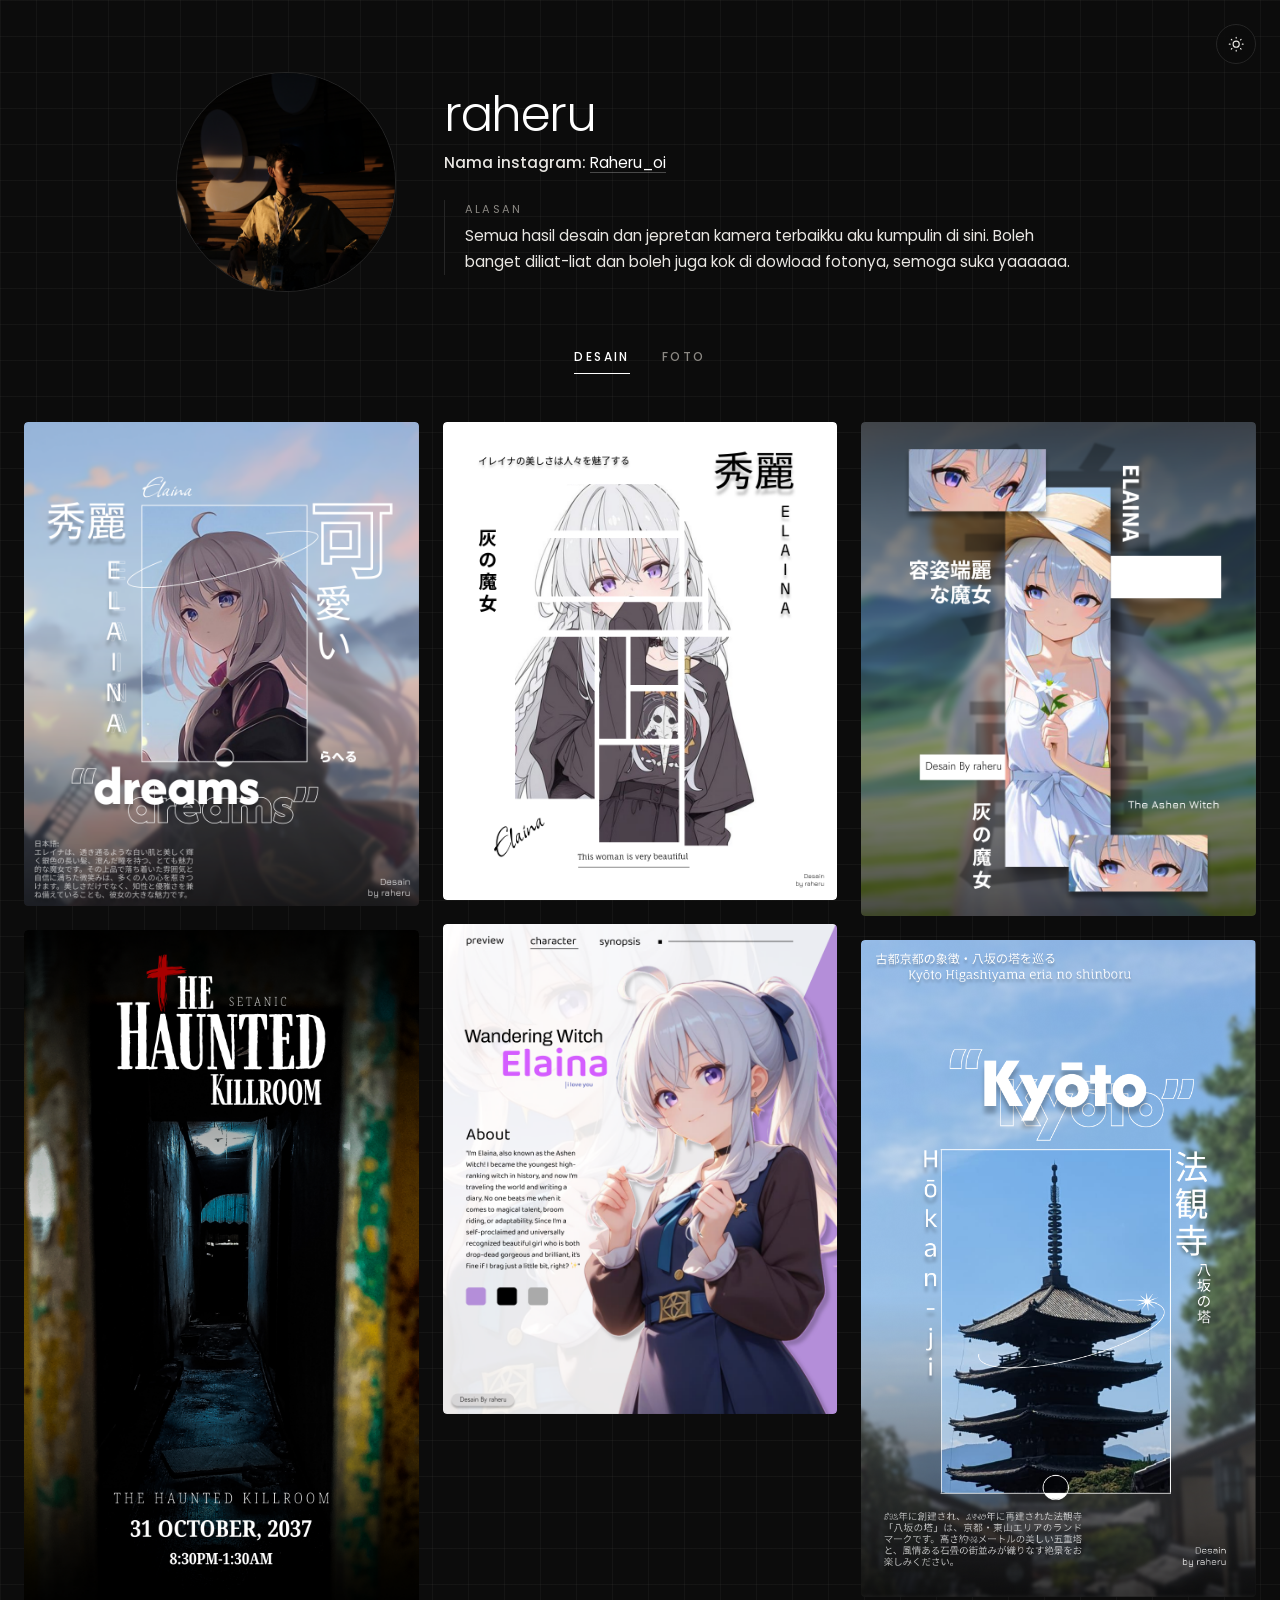
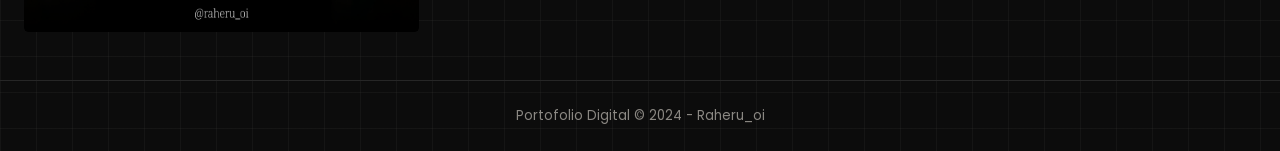
==== lou.html @ 8869a96b "first commit" ====
<!DOCTYPE html>
<html lang="id" class="dark">
<head>
    <meta charset="UTF-8">
    <meta name="viewport" content="width=device-width, initial-scale=1.0">
    <meta name="description" content="Portofolio desain dan fotografi - Raheru_oi">
    <title>Portofolio - Rahel Nur Qolim Firdaus</title>

    <!-- Font Poppins -->
    <link rel="preconnect" href="https://fonts.googleapis.com">
    <link rel="preconnect" href="https://fonts.gstatic.com" crossorigin>
    <link href="https://fonts.googleapis.com/css2?family=Poppins:wght@300;400;500;600&display=swap" rel="stylesheet">

    <!-- Bootstrap 5.3 (CSS) -->
    <link rel="stylesheet" href="https://cdn.jsdelivr.net/npm/bootstrap@5.3.3/dist/css/bootstrap.min.css"
          integrity="sha384-QWTKZyjpPEjISv5WaRU9OFeRpok6YctnYmDr5pNlyT2bRjXh0JMhjY6hW+ALEwIH" crossorigin="anonymous">

    <!-- CSS kustom (dimuat setelah Bootstrap agar bisa menimpa variabelnya) -->
    <link rel="stylesheet" href="lou.css">
</head>
<body class="d-flex flex-column min-vh-100">

    <!-- Tombol Ganti Tema (Light/Dark Mode) -->
    <button type="button" onclick="toggleTheme()" class="theme-toggle btn rounded-circle position-fixed top-0 end-0 m-3 m-md-4 d-flex align-items-center justify-content-center" title="Ganti Tema" aria-label="Ganti Tema">
        <!-- Ikon Matahari (tampil saat Dark Mode) -->
        <svg class="icon-sun" fill="none" stroke="currentColor" stroke-width="1.5" viewBox="0 0 24 24" aria-hidden="true">
            <path stroke-linecap="round" stroke-linejoin="round" d="M12 3v1m0 16v1m9-9h-1M4 12H3m15.364 6.364l-.707-.707M6.343 6.343l-.707-.707m12.728 0l-.707.707M6.343 17.657l-.707.707M16 12a4 4 0 11-8 0 4 4 0 018 0z"></path>
        </svg>
        <!-- Ikon Bulan (tampil saat Light Mode) -->
        <svg class="icon-moon" fill="none" stroke="currentColor" stroke-width="1.5" viewBox="0 0 24 24" aria-hidden="true">
            <path stroke-linecap="round" stroke-linejoin="round" d="M20.354 15.354A9 9 0 018.646 3.646 9.003 9.003 0 0012 21a9.003 9.003 0 008.354-5.646z"></path>
        </svg>
    </button>

    <!-- ================= LOADING SCREEN ================= -->
    <div id="loading-screen" role="status">
        <div class="spinner-border" aria-hidden="true"></div>
        <span class="loading-text">MEMUAT...</span>
    </div>
    <!-- ================= END LOADING SCREEN ================= -->

    <main class="container-xxl flex-grow-1 px-3 px-md-4">

        <!-- SECTION ABOUT -->
        <section class="about fade-in-up pb-5">
            <div class="row align-items-center justify-content-center g-4 g-lg-5">

                <!-- FOTO PROFIL -->
                <div class="col-12 col-md-auto d-flex justify-content-center">
                    <div class="profile-container" onclick="toggleProfile()" title="Klik untuk ganti foto">
                        <!-- Ganti Src dengan nama file foto kamu -->
                        <img id="profileImg" src="profil/1.jpeg" alt="Foto Rahel">
                    </div>
                </div>

                <!-- TEKS ABOUT -->
                <div class="col-12 col-md text-center text-md-start">
                    <h1 class="name-text-effect display-5 mb-2">raheru</h1>

                    <p class="text-body-secondary mb-4">
                        <span class="fw-medium text-body">Nama instagram:</span>
                        <a href="https://www.instagram.com/raheru_oi/" target="_blank" rel="noopener noreferrer" class="ig-link link-body-emphasis link-offset-2 link-underline-opacity-25 link-underline-opacity-100-hover" title="Buka Instagram Raheru_oi">Raheru_oi</a>
                    </p>

                    <div class="about-note mx-auto mx-md-0">
                        <span class="about-note-label">alasan</span>
                        <p class="mb-0">
                            Semua hasil desain dan jepretan kamera terbaikku aku kumpulin di sini. Boleh banget diliat-liat dan boleh juga kok di dowload fotonya, semoga suka yaaaaaa.
                        </p>
                    </div>
                    
                </div>

            </div>
        </section>

        <!-- NAVIGASI PILIHAN -->
        <nav class="fade-in-up delay-100 d-flex justify-content-center gap-3 gap-md-4 mb-4 mb-md-5" aria-label="Kategori galeri">
            <button type="button" id="btn-design" onclick="switchTab('design')" class="btn btn-tab active-tab">Desain</button>
            <button type="button" id="btn-photo" onclick="switchTab('photo')" class="btn btn-tab">Foto</button>
        </nav>

        <section class="pb-5">

            <!-- GALERI DESAIN -->
            <div id="gallery-design" class="gallery-container gallery-visible row g-3 g-lg-4">
                <!-- Card 1 -->
                <div class="card">
                    <img src="desain/1.png" alt="Desain 1" class="card-img img-fluid" decoding="async">
                    <div class="card-overlay position-absolute bottom-0 start-0 end-0 p-3">
                        <h3 class="mb-0"></h3>
                    </div>
                </div>

                <!-- Card 2 -->
                <div class="card">
                    <img src="desain/2.png" alt="Desain 2" class="card-img img-fluid" decoding="async">
                    <div class="card-overlay position-absolute bottom-0 start-0 end-0 p-3">
                        <h3 class="mb-0"></h3>
                    </div>
                </div>

                <!-- Card 3 -->
                <div class="card">
                    <img src="desain/3.png" alt="Desain 3" class="card-img img-fluid" decoding="async">
                    <div class="card-overlay position-absolute bottom-0 start-0 end-0 p-3">
                        <h3 class="mb-0"></h3>
                    </div>
                </div>

                <!-- Card 4 -->
                <div class="card">
                    <img src="desain/4.png" alt="Desain 4" class="card-img img-fluid" decoding="async">
                    <div class="card-overlay position-absolute bottom-0 start-0 end-0 p-3">
                        <h3 class="mb-0"></h3>
                    </div>
                </div>

                <!-- Card 5 -->
                <div class="card">
                    <img src="desain/5.png" alt="Desain 5" class="card-img img-fluid" decoding="async">
                    <div class="card-overlay position-absolute bottom-0 start-0 end-0 p-3">
                        <h3 class="mb-0"></h3>
                    </div>
                </div>

                <!-- Card 6 -->
                <div class="card">
                    <img src="desain/6.png" alt="Desain 6" class="card-img img-fluid" decoding="async">
                    <div class="card-overlay position-absolute bottom-0 start-0 end-0 p-3">
                        <h3 class="mb-0"></h3>
                    </div>
                </div>
            </div>

            <!-- GALERI FOTO -->
            <div id="gallery-photo" class="gallery-container gallery-hidden row g-3 g-lg-4">
                <!-- Card 1 -->
                <div class="card">
                    <img src="foto/1.jpeg" alt="Foto 1" class="card-img img-fluid" decoding="async">
                    <div class="card-overlay position-absolute bottom-0 start-0 end-0 p-3">
                        <h3 class="mb-0"></h3>
                    </div>
                </div>

                <!-- Card 2 -->
                <div class="card">
                    <img src="foto/2.jpeg" alt="Foto 2" class="card-img img-fluid" decoding="async">
                    <div class="card-overlay position-absolute bottom-0 start-0 end-0 p-3">
                        <h3 class="mb-0"></h3>
                    </div>
                </div>

                <!-- Card 3 -->
                <div class="card">
                    <img src="foto/3.jpeg" alt="Foto 3" class="card-img img-fluid" decoding="async">
                    <div class="card-overlay position-absolute bottom-0 start-0 end-0 p-3">
                        <h3 class="mb-0"></h3>
                    </div>
                </div>

                <!-- Card 4 -->
                <div class="card">
                    <img src="foto/4.jpeg" alt="Foto 4" class="card-img img-fluid" decoding="async">
                    <div class="card-overlay position-absolute bottom-0 start-0 end-0 p-3">
                        <h3 class="mb-0"></h3>
                    </div>
                </div>

                <!-- Card 5 -->
                <div class="card">
                    <img src="foto/5.JPG" alt="Foto 5" class="card-img img-fluid" decoding="async">
                    <div class="card-overlay position-absolute bottom-0 start-0 end-0 p-3">
                        <h3 class="mb-0"></h3>
                    </div>
                </div>

                <!-- Card 6 -->
                <div class="card">
                    <img src="foto/6.JPG" alt="Foto 6" class="card-img img-fluid" decoding="async">
                    <div class="card-overlay position-absolute bottom-0 start-0 end-0 p-3">
                        <h3 class="mb-0"></h3>
                    </div>
                </div>

                <!-- Card 7 -->
                <div class="card">
                    <img src="foto/7.jpeg" alt="Foto 7" class="card-img img-fluid" decoding="async">
                    <div class="card-overlay position-absolute bottom-0 start-0 end-0 p-3">
                        <h3 class="mb-0"></h3>
                    </div>
                </div>

                <!-- Card 8 -->
                <div class="card">
                    <img src="foto/8.jpeg" alt="Foto 8" class="card-img img-fluid" decoding="async">
                    <div class="card-overlay position-absolute bottom-0 start-0 end-0 p-3">
                        <h3 class="mb-0"></h3>
                    </div>
                </div>

                <!-- Card 9 -->
                <div class="card">
                    <img src="foto/9.JPG" alt="Foto 9" class="card-img img-fluid" decoding="async">
                    <div class="card-overlay position-absolute bottom-0 start-0 end-0 p-3">
                        <h3 class="mb-0"></h3>
                    </div>
                </div>

                <!-- Card 10 -->
                <div class="card">
                    <img src="foto/10.jpeg" alt="Foto 10" class="card-img img-fluid" decoding="async">
                    <div class="card-overlay position-absolute bottom-0 start-0 end-0 p-3">
                        <h3 class="mb-0"></h3>
                    </div>
                </div>

                <!-- Card 11 -->
                <div class="card">
                    <img src="foto/11.jpeg" alt="Foto 11" class="card-img img-fluid" decoding="async">
                    <div class="card-overlay position-absolute bottom-0 start-0 end-0 p-3">
                        <h3 class="mb-0"></h3>
                    </div>
                </div>

            </div>

        </section>
    </main>

    <footer class="border-top py-4 mt-auto text-center small text-body-secondary">
        <p class="mb-0">Portofolio Digital &copy; 2024 - Raheru_oi</p>
    </footer>

    <!-- ================= LIGHTBOX (FOTO FULL SCREEN) ================= -->
    <div id="lightbox" class="lightbox" role="dialog" aria-modal="true" aria-label="Pratinjau gambar" aria-hidden="true">
        <button id="lightbox-close" class="lightbox-close btn-close btn-close-white" type="button" aria-label="Tutup"></button>
        <img id="lightbox-img" src="profil/2.jpeg" alt="">
    </div>

    <!-- MENGHUBUNGKAN KE FILE JAVASCRIPT -->
    <script src="lou.js"></script>
</body>
</html>
---- lou.css ----
:root {
    --ease: cubic-bezier(0.22, 0.61, 0.36, 1);

    --bs-body-font-family: "Poppins", system-ui, -apple-system, "Segoe UI", Roboto, "Helvetica Neue", Arial, sans-serif;
    --bs-body-font-size: 0.95rem;
    --bs-body-font-weight: 400;
    --bs-body-line-height: 1.7;

    /* Terang */
    --bs-body-bg: #f6f4f0;
    --bs-body-bg-rgb: 246, 244, 240;
    --bs-body-color: #1c1b19;
    --bs-body-color-rgb: 28, 27, 25;
    --bs-emphasis-color: #000000;
    --bs-emphasis-color-rgb: 0, 0, 0;
    --bs-secondary-color: #6d6a63;
    --bs-border-color: #ddd9d1;

    --lou-surface: #ebe8e2;
    --lou-glass: rgba(246, 244, 240, 0.85);
}

html.dark {
    /* Gelap */
    --bs-body-bg: #0c0c0c;
    --bs-body-bg-rgb: 12, 12, 12;
    --bs-body-color: #e9e7e3;
    --bs-body-color-rgb: 233, 231, 227;
    --bs-emphasis-color: #ffffff;
    --bs-emphasis-color-rgb: 255, 255, 255;
    --bs-secondary-color: #8b8883;
    --bs-border-color: #262626;

    --lou-surface: #161616;
    --lou-glass: rgba(12, 12, 12, 0.85);
}

html {
    color-scheme: light;
    scroll-behavior: smooth;
}

html.dark {
    color-scheme: dark;
}

body {
    transition: background-color 0.4s var(--ease), color 0.4s var(--ease);
    -webkit-tap-highlight-color: transparent;
    
    /* PENAMBAHAN EFEK GARIS-GARIS / GRID HALUS PADA BACKGROUND */
    background-image: 
        linear-gradient(to right, rgba(var(--bs-body-color-rgb), 0.04) 1px, transparent 1px),
        linear-gradient(to bottom, rgba(var(--bs-body-color-rgb), 0.04) 1px, transparent 1px);
    background-size: 36px 36px;
}

::selection {
    background: rgba(var(--bs-emphasis-color-rgb), 0.2);
}

img::selection,
.lightbox *::selection {
    background: transparent;
}

:focus-visible {
    outline: 2px solid var(--bs-secondary-color);
    outline-offset: 3px;
}

/* ---------- ANIMASI MASUK ---------- */
@keyframes fadeUp {
    from { opacity: 0; transform: translateY(10px); }
    to   { opacity: 1; transform: none; }
}

.fade-in-up {
    opacity: 0;
    animation: fadeUp 0.8s var(--ease) 0.1s forwards;
}

.fade-in-up.delay-100 { animation-delay: 0.25s; }
.fade-in-up.delay-200 { animation-delay: 0.4s; }

/* ---------- TOMBOL TEMA ---------- */
.theme-toggle {
    --bs-btn-color: var(--bs-body-color);
    --bs-btn-bg: var(--lou-glass);
    --bs-btn-border-color: var(--bs-border-color);
    --bs-btn-hover-color: var(--bs-emphasis-color);
    --bs-btn-hover-bg: var(--bs-body-bg);
    --bs-btn-hover-border-color: var(--bs-secondary-color);
    --bs-btn-active-color: var(--bs-emphasis-color);
    --bs-btn-active-bg: var(--bs-body-bg);
    --bs-btn-active-border-color: var(--bs-secondary-color);
    --bs-btn-focus-box-shadow: none;

    z-index: 1030;
    width: 2.5rem;
    height: 2.5rem;
    padding: 0;
    -webkit-backdrop-filter: blur(8px);
    backdrop-filter: blur(8px);
}

.theme-toggle svg {
    width: 1.15rem;
    height: 1.15rem;
}

.theme-toggle .icon-moon,
html:not(.dark) .theme-toggle .icon-sun {
    display: none;
}

html:not(.dark) .theme-toggle .icon-moon {
    display: block;
}

/* ---------- LOADING SCREEN ---------- */
#loading-screen {
    position: fixed;
    inset: 0;
    z-index: 9999;
    display: flex;
    flex-direction: column;
    align-items: center;
    justify-content: center;
    gap: 1rem;
    background: var(--bs-body-bg);
    transition: opacity 0.7s var(--ease);
}

#loading-screen .spinner-border {
    --bs-spinner-width: 1.6rem;
    --bs-spinner-height: 1.6rem;
    --bs-spinner-border-width: 1px;
    color: var(--bs-secondary-color);
}

.loading-text {
    font-size: 0.7rem;
    font-weight: 400;
    letter-spacing: 0.35em;
    color: var(--bs-secondary-color);
}

/* ---------- ABOUT ---------- */
.about {
    max-width: 58rem;
    margin-inline: auto;
    padding-top: 4.5rem;
}

.profile-container {
    width: 168px;
    height: 168px;
    flex: 0 0 auto;
    border-radius: 50%;
    overflow: hidden;
    cursor: pointer;
    border: 1px solid var(--bs-border-color);
    background: var(--lou-surface);
    transition: transform 0.4s var(--ease), border-color 0.3s var(--ease);
}

.profile-container:hover {
    transform: scale(1.03);
    border-color: var(--bs-secondary-color);
}

.profile-container img {
    display: block;
    width: 100%;
    height: 100%;
    object-fit: cover;
    transition: opacity 0.35s var(--ease), transform 0.5s var(--ease);
}

.profile-container img.fade-out {
    opacity: 0;
    transform: scale(1.04);
}

.profile-container img.is-broken {
    visibility: hidden;
}

.name-text-effect {
    color: var(--bs-emphasis-color);
    font-weight: 300;
    letter-spacing: -0.03em;
    line-height: 1.1;
}

.about-note {
    max-width: 40rem;
}

.about-note-label {
    display: block;
    margin-bottom: 0.25rem;
    font-size: 0.7rem;
    letter-spacing: 0.2em;
    text-transform: uppercase;
    color: var(--bs-secondary-color);
}

@media (min-width: 768px) {
    .profile-container {
        width: 200px;
        height: 200px;
    }
    .about-note {
        padding-left: 1.25rem;
        border-left: 1px solid var(--bs-border-color);
    }
}

@media (min-width: 1200px) {
    .profile-container {
        width: 220px;
        height: 220px;
    }
}

/* ---------- TAB ---------- */
.btn-tab {
    --bs-btn-padding-x: 0.25rem;
    --bs-btn-padding-y: 0.5rem;
    --bs-btn-font-size: 0.75rem;
    --bs-btn-font-weight: 500;
    --bs-btn-border-width: 0;
    --bs-btn-border-radius: 0;
    --bs-btn-color: var(--bs-secondary-color);
    --bs-btn-bg: transparent;
    --bs-btn-hover-color: var(--bs-emphasis-color);
    --bs-btn-hover-bg: transparent;
    --bs-btn-active-color: var(--bs-emphasis-color);
    --bs-btn-active-bg: transparent;
    --bs-btn-focus-box-shadow: none;

    position: relative;
    letter-spacing: 0.2em;
    text-transform: uppercase;
}

.btn-tab::after {
    content: "";
    position: absolute;
    left: 0.25rem;
    right: 0.25rem;
    bottom: 0;
    height: 1px;
    background: currentColor;
    transform: scaleX(0);
    transition: transform 0.35s var(--ease);
}

.btn-tab.active-tab {
    --bs-btn-color: var(--bs-emphasis-color);
}

.btn-tab.active-tab::after {
    transform: scaleX(1);
}

/* ---------- GALERI ---------- */
.gallery-container.gallery-hidden {
    display: none;
}

.gallery-container:not(.is-masonry) {
    --bs-gutter-x: 0;
}

.gallery-container.is-masonry {
    flex-wrap: nowrap;
}

.masonry-col {
    flex: 1 1 0;
    min-width: 0;
    display: flex;
    flex-direction: column;
    gap: var(--bs-gutter-y);
}

.card {
    --bs-card-bg: var(--lou-surface);
    --bs-card-color: var(--bs-body-color);
    --bs-card-border-width: 0;
    --bs-card-border-radius: 0.25rem;
    --bs-card-inner-border-radius: 0.25rem;

    overflow: hidden;
    cursor: pointer;
    touch-action: manipulation;
    -webkit-user-select: none;
    user-select: none;
}

.gallery-visible .card {
    animation: cardIn 0.6s var(--ease) both;
}

@keyframes cardIn {
    from { opacity: 0; transform: translateY(8px); }
    to   { opacity: 1; transform: none; }
}

.card-img {
    display: block;
    width: 100%;
    height: auto;
    -webkit-user-drag: none;
    transition: transform 0.7s var(--ease);
}

.card:hover .card-img {
    transform: scale(1.02);
}

.card-overlay {
    opacity: 0;
    background: linear-gradient(to top, rgba(0, 0, 0, 0.55), transparent);
    transition: opacity 0.35s var(--ease);
    pointer-events: none;
}

.card:hover .card-overlay,
.card:focus-visible .card-overlay {
    opacity: 1;
}

.card-overlay h3 {
    font-size: 0.7rem;
    font-weight: 400;
    letter-spacing: 0.18em;
    text-transform: uppercase;
    color: #ffffff;
}

@media (hover: none) {
    .card:hover .card-img { transform: none; }
    .card-overlay { display: none; }
}

/* ---------- LIGHTBOX ---------- */
.lightbox {
    position: fixed;
    inset: 0;
    z-index: 10000;
    display: flex;
    align-items: center;
    justify-content: center;
    padding: 1.5rem;
    background: #0a0a0a;
    cursor: zoom-out;
    opacity: 0;
    visibility: hidden;
    transition: opacity 0.35s var(--ease), visibility 0s linear 0.35s;
}

.lightbox.is-open {
    opacity: 1;
    visibility: visible;
    transition-delay: 0s;
}

.lightbox,
.lightbox img {
    -webkit-user-select: none;
    user-select: none;
}

.lightbox img {
    max-width: 100%;
    max-height: 100%;
    width: auto;
    height: auto;
    object-fit: contain;
    filter: none;
    mix-blend-mode: normal;
    -webkit-user-drag: none;
    transform: scale(0.97);
    transition: transform 0.45s var(--ease);
}

.lightbox.is-open img {
    transform: none;
}

.lightbox-close {
    --bs-btn-close-opacity: 0.7;
    --bs-btn-close-hover-opacity: 1;
    position: absolute;
    top: max(0.75rem, env(safe-area-inset-top));
    right: max(0.75rem, env(safe-area-inset-right));
    padding: 0.9rem;
    cursor: pointer;
}

@media (max-width: 575.98px) {
    .lightbox { padding: 0.75rem; }
}

/* ---------- REDUCED MOTION ---------- */
@media (prefers-reduced-motion: reduce) {
    html { scroll-behavior: auto; }
    .fade-in-up, .gallery-visible .card { opacity: 1; animation: none; }
    .card-img, .card-overlay, .profile-container, .profile-container img, .btn-tab::after, .lightbox, .lightbox img {
        transition-duration: 0.01ms;
    }
}
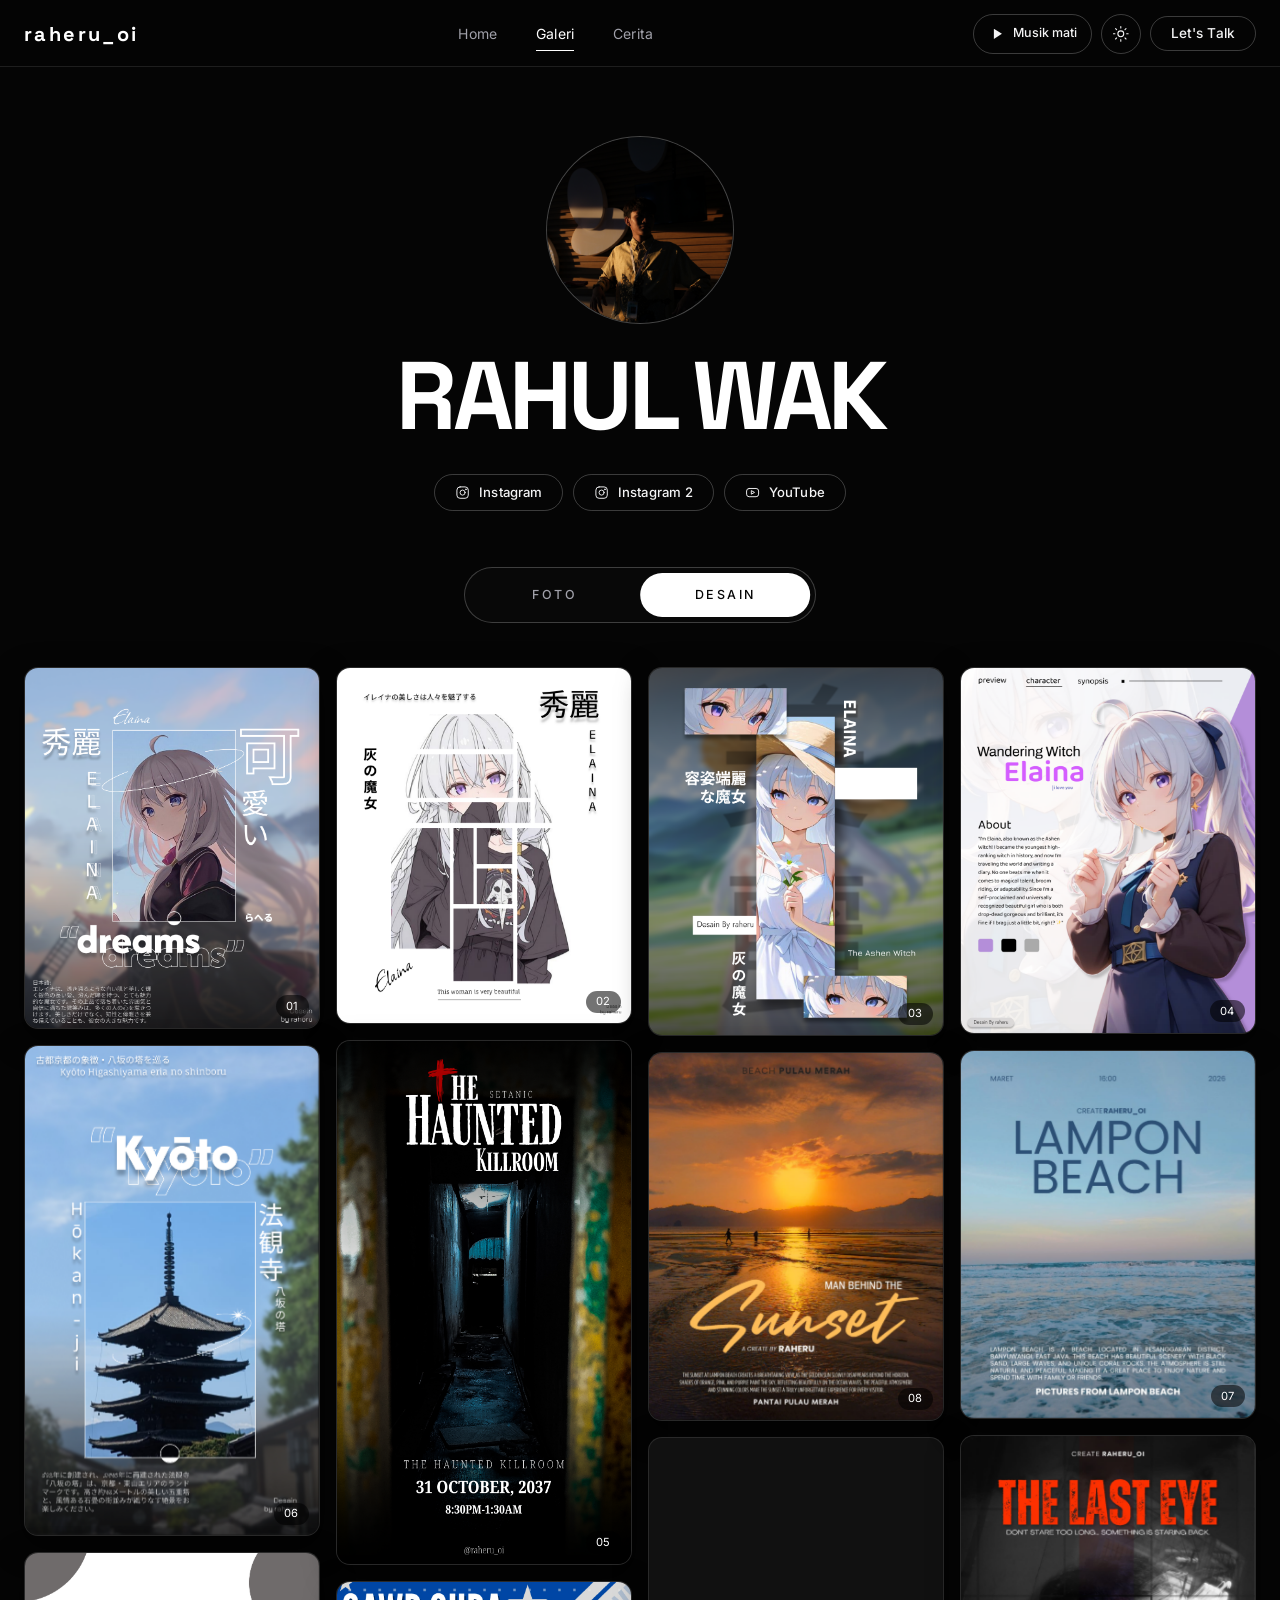
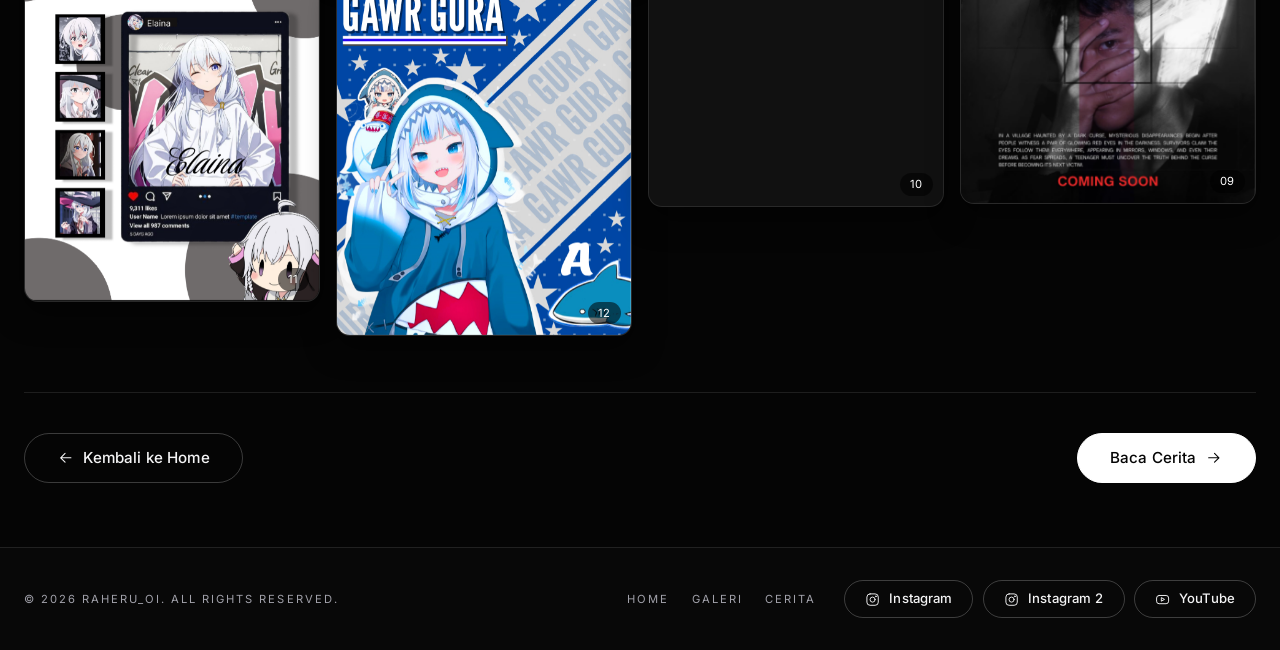
==== commit d974c11f: "update website" ====
--- a/lou.html
+++ b/lou.html
@@ -3,242 +3,325 @@
 <head>
     <meta charset="UTF-8">
     <meta name="viewport" content="width=device-width, initial-scale=1.0">
-    <meta name="description" content="Portofolio desain dan fotografi - Raheru_oi">
-    <title>Portofolio - Rahel Nur Qolim Firdaus</title>
-
-    <!-- Font Poppins -->
+    <meta name="description" content="Desain dan fotografi - raheru_oi">
+    <title>raheru_oi</title>
+
+    <!-- Font: Space Grotesk (judul) & Inter (isi) -->
     <link rel="preconnect" href="https://fonts.googleapis.com">
     <link rel="preconnect" href="https://fonts.gstatic.com" crossorigin>
-    <link href="https://fonts.googleapis.com/css2?family=Poppins:wght@300;400;500;600&display=swap" rel="stylesheet">
-
-    <!-- Bootstrap 5.3 (CSS) -->
-    <link rel="stylesheet" href="https://cdn.jsdelivr.net/npm/bootstrap@5.3.3/dist/css/bootstrap.min.css"
-          integrity="sha384-QWTKZyjpPEjISv5WaRU9OFeRpok6YctnYmDr5pNlyT2bRjXh0JMhjY6hW+ALEwIH" crossorigin="anonymous">
-
-    <!-- CSS kustom (dimuat setelah Bootstrap agar bisa menimpa variabelnya) -->
+    <link href="https://fonts.googleapis.com/css2?family=Inter:wght@300;400;500&family=Space+Grotesk:wght@400;500;600;700&display=swap" rel="stylesheet">
+    <script>try{if(localStorage.getItem('tema')==='light')document.documentElement.classList.remove('dark');document.documentElement.classList.add('js')}catch(e){}</script>
     <link rel="stylesheet" href="lou.css">
 </head>
-<body class="d-flex flex-column min-vh-100">
-
-    <!-- Tombol Ganti Tema (Light/Dark Mode) -->
-    <button type="button" onclick="toggleTheme()" class="theme-toggle btn rounded-circle position-fixed top-0 end-0 m-3 m-md-4 d-flex align-items-center justify-content-center" title="Ganti Tema" aria-label="Ganti Tema">
-        <!-- Ikon Matahari (tampil saat Dark Mode) -->
-        <svg class="icon-sun" fill="none" stroke="currentColor" stroke-width="1.5" viewBox="0 0 24 24" aria-hidden="true">
-            <path stroke-linecap="round" stroke-linejoin="round" d="M12 3v1m0 16v1m9-9h-1M4 12H3m15.364 6.364l-.707-.707M6.343 6.343l-.707-.707m12.728 0l-.707.707M6.343 17.657l-.707.707M16 12a4 4 0 11-8 0 4 4 0 018 0z"></path>
-        </svg>
-        <!-- Ikon Bulan (tampil saat Light Mode) -->
-        <svg class="icon-moon" fill="none" stroke="currentColor" stroke-width="1.5" viewBox="0 0 24 24" aria-hidden="true">
-            <path stroke-linecap="round" stroke-linejoin="round" d="M20.354 15.354A9 9 0 018.646 3.646 9.003 9.003 0 0012 21a9.003 9.003 0 008.354-5.646z"></path>
-        </svg>
-    </button>
+<body class="page">
+<svg width="0" height="0" style="position:absolute" aria-hidden="true">
+  <symbol id="i-ig" viewBox="0 0 24 24"><rect x="3" y="3" width="18" height="18" rx="5"/><circle cx="12" cy="12" r="4"/><circle cx="17.2" cy="6.8" r="0.6"/></symbol>
+  <symbol id="i-yt" viewBox="0 0 24 24"><rect x="2.5" y="5.5" width="19" height="13" rx="4"/><path d="M10 9.5v5l4.5-2.5z"/></symbol>
+  <symbol id="i-sun" viewBox="0 0 24 24"><circle cx="12" cy="12" r="4"/><path d="M12 2v2M12 20v2M4.9 4.9l1.4 1.4M17.7 17.7l1.4 1.4M2 12h2M20 12h2M4.9 19.1l1.4-1.4M17.7 6.3l1.4-1.4"/></symbol>
+  <symbol id="i-moon" viewBox="0 0 24 24"><path d="M20.5 14.5A8.5 8.5 0 0 1 9.5 3.5a8.5 8.5 0 1 0 11 11z"/></symbol>
+  <symbol id="i-play" viewBox="0 0 24 24"><path d="M8 5v14l11-7z"/></symbol>
+  <symbol id="i-pause" viewBox="0 0 24 24"><path d="M8 5v14M16 5v14" style="stroke-width:2.4"/></symbol>
+  <symbol id="i-arrow" viewBox="0 0 24 24"><path d="M5 12h14M13 6l6 6-6 6"/></symbol>
+  <symbol id="i-back" viewBox="0 0 24 24"><path d="M19 12H5M11 6l-6 6 6 6"/></symbol>
+  <symbol id="i-down" viewBox="0 0 24 24"><path d="M6 9l6 6 6-6"/></symbol>
+  <symbol id="i-x" viewBox="0 0 24 24"><path d="M6 6l12 12M18 6L6 18"/></symbol>
+</svg>
 
     <!-- ================= LOADING SCREEN ================= -->
-    <div id="loading-screen" role="status">
-        <div class="spinner-border" aria-hidden="true"></div>
+    <div id="loading-screen" aria-live="polite">
+        <span class="loading-brand">raheru_oi</span>
+        <div class="loading-bar" aria-hidden="true"></div>
         <span class="loading-text">MEMUAT...</span>
     </div>
-    <!-- ================= END LOADING SCREEN ================= -->
-
-    <main class="container-xxl flex-grow-1 px-3 px-md-4">
-
-        <!-- SECTION ABOUT -->
-        <section class="about fade-in-up pb-5">
-            <div class="row align-items-center justify-content-center g-4 g-lg-5">
-
-                <!-- FOTO PROFIL -->
-                <div class="col-12 col-md-auto d-flex justify-content-center">
-                    <div class="profile-container" onclick="toggleProfile()" title="Klik untuk ganti foto">
-                        <!-- Ganti Src dengan nama file foto kamu -->
-                        <img id="profileImg" src="profil/1.jpeg" alt="Foto Rahel">
-                    </div>
-                </div>
-
-                <!-- TEKS ABOUT -->
-                <div class="col-12 col-md text-center text-md-start">
-                    <h1 class="name-text-effect display-5 mb-2">raheru</h1>
-
-                    <p class="text-body-secondary mb-4">
-                        <span class="fw-medium text-body">Nama instagram:</span>
-                        <a href="https://www.instagram.com/raheru_oi/" target="_blank" rel="noopener noreferrer" class="ig-link link-body-emphasis link-offset-2 link-underline-opacity-25 link-underline-opacity-100-hover" title="Buka Instagram Raheru_oi">Raheru_oi</a>
-                    </p>
-
-                    <div class="about-note mx-auto mx-md-0">
-                        <span class="about-note-label">alasan</span>
-                        <p class="mb-0">
-                            Semua hasil desain dan jepretan kamera terbaikku aku kumpulin di sini. Boleh banget diliat-liat dan boleh juga kok di dowload fotonya, semoga suka yaaaaaa.
-                        </p>
-                    </div>
-                    
-                </div>
-
-            </div>
+
+    <!-- ================= NAVIGASI ================= -->
+    <header class="topbar" id="navbar">
+        <div class="topbar-inner">
+            <a href="index.html" class="brand">raheru_oi</a>
+            <nav class="topnav" aria-label="Menu utama">
+                <a href="index.html">Home</a>
+                <a href="lou.html" aria-current="page">Galeri</a>
+                <a href="cerita/cerita.html">Cerita</a>
+            </nav>
+            <div class="topbar-actions">
+                <button type="button" id="music-btn" class="icon-btn music-btn" aria-pressed="false" aria-label="Putar musik" title="Putar musik">
+                    <span class="music-icons" aria-hidden="true"><svg class="i icon-play"><use href="#i-play"/></svg><svg class="i icon-pause"><use href="#i-pause"/></svg></span>
+                    <span class="music-label">Musik mati</span>
+                    <span class="music-bars" aria-hidden="true"><i></i><i></i><i></i><i></i></span>
+                </button>
+                <button type="button" class="icon-btn theme-btn" onclick="toggleTheme()" aria-label="Ganti tema" title="Ganti tema">
+                    <svg class="i ico icon-sun"><use href="#i-sun"/></svg>
+                    <svg class="i ico icon-moon"><use href="#i-moon"/></svg>
+                </button>
+                <a href="hio.html#contact" class="btn-pill talk">Let's Talk</a>
+                <button type="button" id="menu-btn" class="icon-btn menu-btn" aria-expanded="false" aria-label="Buka menu"><span></span><span></span><span></span></button>
+            </div>
+        </div>
+    </header>
+
+    <!-- Menu layar penuh (HP) -->
+    <div class="mobile-menu" id="mobile-menu">
+        <a href="index.html" style="--n:0">Home</a>
+        <a href="lou.html" style="--n:1">Galeri</a>
+        <a href="cerita/cerita.html" style="--n:2">Cerita</a>
+        <a href="index.html" class="btn-pill btn-lg">Let's Talk</a>
+    </div>
+
+    <main class="wrap">
+
+        <!-- PROFIL: foto, nama, dan tautan -->
+        <header class="profile">
+            <div class="profile-container fade-in-up" onclick="toggleProfile()" title="Klik untuk ganti foto">
+                <img id="profileImg" src="profil/1.jpeg" alt="Foto Rahel">
+            </div>
+            <h1 class="name-text-effect fade-in-up delay-100">RAHUL WAK</h1>
+            <ul class="socials fade-in-up delay-200">
+                <li><a href="https://www.instagram.com/raheru_oi/" target="_blank" rel="noopener noreferrer"><svg class="i"><use href="#i-ig"/></svg>Instagram</a></li>
+                <li><a href="https://www.instagram.com/ini_raheru_oi?lqvp=N28xNjkzcTMxZHk2" target="_blank" rel="noopener noreferrer"><svg class="i"><use href="#i-ig"/></svg>Instagram 2</a></li>
+                <li><a href="https://www.youtube.com/@RAYAKA7" target="_blank" rel="noopener noreferrer"><svg class="i"><use href="#i-yt"/></svg>YouTube</a></li>
+            </ul>
+        </header>
+
+        <!-- NAVIGASI PILIHAN -->
+        <nav class="gallery-nav fade-in-up" data-active="design" aria-label="Kategori galeri">
+            <button type="button" id="btn-photo" onclick="switchTab('photo')" class="btn-tab" aria-selected="false">Foto</button>
+            <button type="button" id="btn-design" onclick="switchTab('design')" class="btn-tab active-tab" aria-selected="true">Desain</button>
+        </nav>
+
+        <section class="gallery-section">
+
+            <!-- GALERI DESAIN -->
+            <div id="gallery-design" class="gallery-container gallery-visible">
+                <div class="card">
+                    <img src="desain/1.png" alt="Desain 1" class="card-img" decoding="async">
+                    <div class="card-overlay"><h3></h3></div>
+                </div>
+                <div class="card">
+                    <img src="desain/2.png" alt="Desain 2" class="card-img" decoding="async">
+                    <div class="card-overlay"><h3></h3></div>
+                </div>
+                <div class="card">
+                    <img src="desain/3.png" alt="Desain 3" class="card-img" decoding="async">
+                    <div class="card-overlay"><h3></h3></div>
+                </div>
+                <div class="card">
+                    <img src="desain/4.png" alt="Desain 4" class="card-img" decoding="async">
+                    <div class="card-overlay"><h3></h3></div>
+                </div>
+                <div class="card">
+                    <img src="desain/5.png" alt="Desain 5" class="card-img" decoding="async">
+                    <div class="card-overlay"><h3></h3></div>
+                </div>
+                <div class="card">
+                    <img src="desain/6.png" alt="Desain 6" class="card-img" decoding="async">
+                    <div class="card-overlay"><h3></h3></div>
+                </div>
+                <div class="card">
+                    <img src="desain/7.png" alt="Desain 7" class="card-img" decoding="async">
+                    <div class="card-overlay"><h3></h3></div>
+                </div>
+                <div class="card">
+                    <img src="desain/8.png" alt="Desain 8" class="card-img" decoding="async">
+                    <div class="card-overlay"><h3></h3></div>
+                </div>
+                <div class="card">
+                    <img src="desain/9.png" alt="Desain 9" class="card-img" decoding="async">
+                    <div class="card-overlay"><h3></h3></div>
+                </div>
+                <div class="card">
+                    <img src="desain/10.png" alt="Desain 10" class="card-img" decoding="async">
+                    <div class="card-overlay"><h3></h3></div>
+                </div>
+                <div class="card">
+                    <img src="desain/11.png" alt="Desain 11" class="card-img" decoding="async">
+                    <div class="card-overlay"><h3></h3></div>
+                </div>
+                <div class="card">
+                    <img src="desain/12.jpg" alt="Desain 12" class="card-img" decoding="async">
+                    <div class="card-overlay"><h3></h3></div>
+                </div>
+            </div>
+
+            <!-- GALERI FOTO -->
+            <div id="gallery-photo" class="gallery-container gallery-hidden">
+                <div class="card">
+                    <img src="foto/1.jpeg" alt="Foto 1" class="card-img" decoding="async">
+                    <div class="card-overlay"><h3></h3></div>
+                </div>
+                <div class="card">
+                    <img src="foto/2.jpeg" alt="Foto 2" class="card-img" decoding="async">
+                    <div class="card-overlay"><h3></h3></div>
+                </div>
+                <div class="card">
+                    <img src="foto/3.jpeg" alt="Foto 3" class="card-img" decoding="async">
+                    <div class="card-overlay"><h3></h3></div>
+                </div>
+                <div class="card">
+                    <img src="foto/4.jpeg" alt="Foto 4" class="card-img" decoding="async">
+                    <div class="card-overlay"><h3></h3></div>
+                </div>
+                <div class="card">
+                    <img src="foto/5.JPG" alt="Foto 5" class="card-img" decoding="async">
+                    <div class="card-overlay"><h3></h3></div>
+                </div>
+                <div class="card">
+                    <img src="foto/6.JPG" alt="Foto 6" class="card-img" decoding="async">
+                    <div class="card-overlay"><h3></h3></div>
+                </div>
+                <div class="card">
+                    <img src="foto/7.jpeg" alt="Foto 7" class="card-img" decoding="async">
+                    <div class="card-overlay"><h3></h3></div>
+                </div>
+                <div class="card">
+                    <img src="foto/8.jpeg" alt="Foto 8" class="card-img" decoding="async">
+                    <div class="card-overlay"><h3></h3></div>
+                </div>
+                <div class="card">
+                    <img src="foto/9.JPG" alt="Foto 9" class="card-img" decoding="async">
+                    <div class="card-overlay"><h3></h3></div>
+                </div>
+                <div class="card">
+                    <img src="foto/10.jpeg" alt="Foto 10" class="card-img" decoding="async">
+                    <div class="card-overlay"><h3></h3></div>
+                </div>
+                <div class="card">
+                    <img src="foto/11.jpeg" alt="Foto 11" class="card-img" decoding="async">
+                    <div class="card-overlay"><h3></h3></div>
+                </div>
+                <div class="card">
+                    <img src="foto/12.JPG" alt="Foto 12" class="card-img" decoding="async">
+                    <div class="card-overlay"><h3></h3></div>
+                </div>
+                <div class="card">
+                    <img src="foto/13.jpeg" alt="Foto 13" class="card-img" decoding="async">
+                    <div class="card-overlay"><h3></h3></div>
+                </div>
+                <div class="card">
+                    <img src="foto/14.jpeg" alt="Foto 14" class="card-img" decoding="async">
+                    <div class="card-overlay"><h3></h3></div>
+                </div>
+                <div class="card">
+                    <img src="foto/15.jpeg" alt="Foto 15" class="card-img" decoding="async">
+                    <div class="card-overlay"><h3></h3></div>
+                </div>
+                <div class="card">
+                    <img src="foto/16.jpeg" alt="Foto 16" class="card-img" decoding="async">
+                    <div class="card-overlay"><h3></h3></div>
+                </div>
+                <div class="card">
+                    <img src="foto/17.jpeg" alt="Foto 17" class="card-img" decoding="async">
+                    <div class="card-overlay"><h3></h3></div>
+                </div>
+                <div class="card">
+                    <img src="foto/18.jpeg" alt="Foto 18" class="card-img" decoding="async">
+                    <div class="card-overlay"><h3></h3></div>
+                </div>
+                <div class="card">
+                    <img src="foto/19.jpeg" alt="Foto 19" class="card-img" decoding="async">
+                    <div class="card-overlay"><h3></h3></div>
+                </div>
+                <div class="card">
+                    <img src="foto/20.jpeg" alt="Foto 20" class="card-img" decoding="async">
+                    <div class="card-overlay"><h3></h3></div>
+                </div>
+                <div class="card">
+                    <img src="foto/21.jpeg" alt="Foto 21" class="card-img" decoding="async">
+                    <div class="card-overlay"><h3></h3></div>
+                </div>
+                <div class="card">
+                    <img src="foto/22.jpeg" alt="Foto 22" class="card-img" decoding="async">
+                    <div class="card-overlay"><h3></h3></div>
+                </div>
+                <div class="card">
+                    <img src="foto/23.png" alt="Foto 23" class="card-img" decoding="async">
+                    <div class="card-overlay"><h3></h3></div>
+                </div>
+                <div class="card">
+                    <img src="foto/24.png" alt="Foto 24" class="card-img" decoding="async">
+                    <div class="card-overlay"><h3></h3></div>
+                </div>
+                <div class="card">
+                    <img src="foto/25.png" alt="Foto 25" class="card-img" decoding="async">
+                    <div class="card-overlay"><h3></h3></div>
+                </div>
+                <div class="card">
+                    <img src="foto/26.png" alt="Foto 26" class="card-img" decoding="async">
+                    <div class="card-overlay"><h3></h3></div>
+                </div>
+                <div class="card">
+                    <img src="foto/27.png" alt="Foto 27" class="card-img" decoding="async">
+                    <div class="card-overlay"><h3></h3></div>
+                </div>
+                <div class="card">
+                    <img src="foto/28.png" alt="Foto 28" class="card-img" decoding="async">
+                    <div class="card-overlay"><h3></h3></div>
+                </div>
+                <div class="card">
+                    <img src="foto/29.jpeg" alt="Foto 29" class="card-img" decoding="async">
+                    <div class="card-overlay"><h3></h3></div>
+                </div>
+                <div class="card">
+                    <img src="foto/30.jpeg" alt="Foto 30" class="card-img" decoding="async">
+                    <div class="card-overlay"><h3></h3></div>
+                </div>
+                <div class="card">
+                    <img src="foto/31.jpeg" alt="Foto 31" class="card-img" decoding="async">
+                    <div class="card-overlay"><h3></h3></div>
+                </div>
+                <div class="card">
+                    <img src="foto/32.jpeg" alt="Foto 32" class="card-img" decoding="async">
+                    <div class="card-overlay"><h3></h3></div>
+                </div>
+                <div class="card">
+                    <img src="foto/33.jpeg" alt="Foto 33" class="card-img" decoding="async">
+                    <div class="card-overlay"><h3></h3></div>
+                </div>
+            </div>
+
         </section>
 
-        <!-- NAVIGASI PILIHAN -->
-        <nav class="fade-in-up delay-100 d-flex justify-content-center gap-3 gap-md-4 mb-4 mb-md-5" aria-label="Kategori galeri">
-            <button type="button" id="btn-design" onclick="switchTab('design')" class="btn btn-tab active-tab">Desain</button>
-            <button type="button" id="btn-photo" onclick="switchTab('photo')" class="btn btn-tab">Foto</button>
+        <!-- ALUR HALAMAN: Home -> Galeri -> Cerita -->
+        <nav class="flow-nav" aria-label="Navigasi halaman">
+            <a href="index.html" class="btn-pill btn-lg"><svg class="i i-back"><use href="#i-back"/></svg>Kembali ke Home</a>
+            <a href="cerita/cerita.html" class="btn-pill btn-lg is-solid">Baca Cerita<svg class="i i-arrow"><use href="#i-arrow"/></svg></a>
         </nav>
-
-        <section class="pb-5">
-
-            <!-- GALERI DESAIN -->
-            <div id="gallery-design" class="gallery-container gallery-visible row g-3 g-lg-4">
-                <!-- Card 1 -->
-                <div class="card">
-                    <img src="desain/1.png" alt="Desain 1" class="card-img img-fluid" decoding="async">
-                    <div class="card-overlay position-absolute bottom-0 start-0 end-0 p-3">
-                        <h3 class="mb-0"></h3>
-                    </div>
-                </div>
-
-                <!-- Card 2 -->
-                <div class="card">
-                    <img src="desain/2.png" alt="Desain 2" class="card-img img-fluid" decoding="async">
-                    <div class="card-overlay position-absolute bottom-0 start-0 end-0 p-3">
-                        <h3 class="mb-0"></h3>
-                    </div>
-                </div>
-
-                <!-- Card 3 -->
-                <div class="card">
-                    <img src="desain/3.png" alt="Desain 3" class="card-img img-fluid" decoding="async">
-                    <div class="card-overlay position-absolute bottom-0 start-0 end-0 p-3">
-                        <h3 class="mb-0"></h3>
-                    </div>
-                </div>
-
-                <!-- Card 4 -->
-                <div class="card">
-                    <img src="desain/4.png" alt="Desain 4" class="card-img img-fluid" decoding="async">
-                    <div class="card-overlay position-absolute bottom-0 start-0 end-0 p-3">
-                        <h3 class="mb-0"></h3>
-                    </div>
-                </div>
-
-                <!-- Card 5 -->
-                <div class="card">
-                    <img src="desain/5.png" alt="Desain 5" class="card-img img-fluid" decoding="async">
-                    <div class="card-overlay position-absolute bottom-0 start-0 end-0 p-3">
-                        <h3 class="mb-0"></h3>
-                    </div>
-                </div>
-
-                <!-- Card 6 -->
-                <div class="card">
-                    <img src="desain/6.png" alt="Desain 6" class="card-img img-fluid" decoding="async">
-                    <div class="card-overlay position-absolute bottom-0 start-0 end-0 p-3">
-                        <h3 class="mb-0"></h3>
-                    </div>
-                </div>
-            </div>
-
-            <!-- GALERI FOTO -->
-            <div id="gallery-photo" class="gallery-container gallery-hidden row g-3 g-lg-4">
-                <!-- Card 1 -->
-                <div class="card">
-                    <img src="foto/1.jpeg" alt="Foto 1" class="card-img img-fluid" decoding="async">
-                    <div class="card-overlay position-absolute bottom-0 start-0 end-0 p-3">
-                        <h3 class="mb-0"></h3>
-                    </div>
-                </div>
-
-                <!-- Card 2 -->
-                <div class="card">
-                    <img src="foto/2.jpeg" alt="Foto 2" class="card-img img-fluid" decoding="async">
-                    <div class="card-overlay position-absolute bottom-0 start-0 end-0 p-3">
-                        <h3 class="mb-0"></h3>
-                    </div>
-                </div>
-
-                <!-- Card 3 -->
-                <div class="card">
-                    <img src="foto/3.jpeg" alt="Foto 3" class="card-img img-fluid" decoding="async">
-                    <div class="card-overlay position-absolute bottom-0 start-0 end-0 p-3">
-                        <h3 class="mb-0"></h3>
-                    </div>
-                </div>
-
-                <!-- Card 4 -->
-                <div class="card">
-                    <img src="foto/4.jpeg" alt="Foto 4" class="card-img img-fluid" decoding="async">
-                    <div class="card-overlay position-absolute bottom-0 start-0 end-0 p-3">
-                        <h3 class="mb-0"></h3>
-                    </div>
-                </div>
-
-                <!-- Card 5 -->
-                <div class="card">
-                    <img src="foto/5.JPG" alt="Foto 5" class="card-img img-fluid" decoding="async">
-                    <div class="card-overlay position-absolute bottom-0 start-0 end-0 p-3">
-                        <h3 class="mb-0"></h3>
-                    </div>
-                </div>
-
-                <!-- Card 6 -->
-                <div class="card">
-                    <img src="foto/6.JPG" alt="Foto 6" class="card-img img-fluid" decoding="async">
-                    <div class="card-overlay position-absolute bottom-0 start-0 end-0 p-3">
-                        <h3 class="mb-0"></h3>
-                    </div>
-                </div>
-
-                <!-- Card 7 -->
-                <div class="card">
-                    <img src="foto/7.jpeg" alt="Foto 7" class="card-img img-fluid" decoding="async">
-                    <div class="card-overlay position-absolute bottom-0 start-0 end-0 p-3">
-                        <h3 class="mb-0"></h3>
-                    </div>
-                </div>
-
-                <!-- Card 8 -->
-                <div class="card">
-                    <img src="foto/8.jpeg" alt="Foto 8" class="card-img img-fluid" decoding="async">
-                    <div class="card-overlay position-absolute bottom-0 start-0 end-0 p-3">
-                        <h3 class="mb-0"></h3>
-                    </div>
-                </div>
-
-                <!-- Card 9 -->
-                <div class="card">
-                    <img src="foto/9.JPG" alt="Foto 9" class="card-img img-fluid" decoding="async">
-                    <div class="card-overlay position-absolute bottom-0 start-0 end-0 p-3">
-                        <h3 class="mb-0"></h3>
-                    </div>
-                </div>
-
-                <!-- Card 10 -->
-                <div class="card">
-                    <img src="foto/10.jpeg" alt="Foto 10" class="card-img img-fluid" decoding="async">
-                    <div class="card-overlay position-absolute bottom-0 start-0 end-0 p-3">
-                        <h3 class="mb-0"></h3>
-                    </div>
-                </div>
-
-                <!-- Card 11 -->
-                <div class="card">
-                    <img src="foto/11.jpeg" alt="Foto 11" class="card-img img-fluid" decoding="async">
-                    <div class="card-overlay position-absolute bottom-0 start-0 end-0 p-3">
-                        <h3 class="mb-0"></h3>
-                    </div>
-                </div>
-
-            </div>
-
-        </section>
     </main>
 
-    <footer class="border-top py-4 mt-auto text-center small text-body-secondary">
-        <p class="mb-0">Portofolio Digital &copy; 2024 - Raheru_oi</p>
+    <!-- ================= FOOTER ================= -->
+    <footer class="site-footer">
+        <div class="footer-inner">
+            <p>© 2026 raheru_oi. All Rights Reserved.</p>
+            <div class="footer-side">
+                <ul class="footer-links">
+                    <li><a href="index.html">Home</a></li>
+                    <li><a href="lou.html">Galeri</a></li>
+                    <li><a href="cerita/cerita.html">Cerita</a></li>
+                </ul>
+                <ul class="socials">
+                    <li><a href="https://www.instagram.com/raheru_oi/" target="_blank" rel="noopener noreferrer"><svg class="i"><use href="#i-ig"/></svg>Instagram</a></li>
+                    <li><a href="https://www.instagram.com/ini_raheru_oi?lqvp=N28xNjkzcTMxZHk2" target="_blank" rel="noopener noreferrer"><svg class="i"><use href="#i-ig"/></svg>Instagram 2</a></li>
+                    <li><a href="https://www.youtube.com/@RAYAKA7" target="_blank" rel="noopener noreferrer"><svg class="i"><use href="#i-yt"/></svg>YouTube</a></li>
+                </ul>
+            </div>
+        </div>
     </footer>
 
     <!-- ================= LIGHTBOX (FOTO FULL SCREEN) ================= -->
     <div id="lightbox" class="lightbox" role="dialog" aria-modal="true" aria-label="Pratinjau gambar" aria-hidden="true">
-        <button id="lightbox-close" class="lightbox-close btn-close btn-close-white" type="button" aria-label="Tutup"></button>
-        <img id="lightbox-img" src="profil/2.jpeg" alt="">
+        <button id="lightbox-close" class="lightbox-close" type="button" aria-label="Tutup"><svg class="i"><use href="#i-x"/></svg></button>
+        <img id="lightbox-img" src="[data-uri]" alt="">
     </div>
 
-    <!-- MENGHUBUNGKAN KE FILE JAVASCRIPT -->
+    <!-- Musik: letakkan lagu di musik/1.mp3 -->
+    <audio id="bg-music" src="musik/1.mp3" loop preload="none"></audio>
+
+    <!-- KARAKTER JOGET: muncul saat musik menyala (video/1.mp4) -->
+    <div id="dancer" class="dancer" aria-hidden="true">
+        <video muted loop playsinline preload="none">
+            <source src="video/1.mp4" type="video/mp4">
+        </video>
+    </div>
+
     <script src="lou.js"></script>
 </body>
 </html>
--- a/lou.css
+++ b/lou.css
@@ -1,416 +1,645 @@
+/* =====================================================================
+   lou.css — gaya bersama untuk hio.html, index.html, cerita/cerita.html
+   Siang  : palet hangat dari lou.css lama (krem + gradasi pastel)
+   Malam  : tampilan hio (hitam pekat, putih, abu)
+   ===================================================================== */
+
+@property --hue { syntax: '<number>'; inherits: true; initial-value: 0; }
+
 :root {
     --ease: cubic-bezier(0.22, 0.61, 0.36, 1);
-
-    --bs-body-font-family: "Poppins", system-ui, -apple-system, "Segoe UI", Roboto, "Helvetica Neue", Arial, sans-serif;
-    --bs-body-font-size: 0.95rem;
-    --bs-body-font-weight: 400;
-    --bs-body-line-height: 1.7;
-
-    /* Terang */
-    --bs-body-bg: #f6f4f0;
-    --bs-body-bg-rgb: 246, 244, 240;
-    --bs-body-color: #1c1b19;
-    --bs-body-color-rgb: 28, 27, 25;
-    --bs-emphasis-color: #000000;
-    --bs-emphasis-color-rgb: 0, 0, 0;
-    --bs-secondary-color: #6d6a63;
-    --bs-border-color: #ddd9d1;
-
-    --lou-surface: #ebe8e2;
-    --lou-glass: rgba(246, 244, 240, 0.85);
+    --ease-out: cubic-bezier(0.16, 1, 0.3, 1);
+    --font-display: "Space Grotesk", system-ui, -apple-system, "Segoe UI", sans-serif;
+    --font-body: "Inter", system-ui, -apple-system, "Segoe UI", Roboto, "Helvetica Neue", Arial, sans-serif;
+    --accent: #e5484d;
+
+    /* ----- SIANG ----- */
+    --bg: #e9e3d8;
+    --bg-rgb: 233, 227, 216;
+    --fg: #26231e;
+    --fg-rgb: 38, 35, 30;
+    --emph: #000000;
+    --muted: #5d5850;
+    --line: #cdc5b5;
+    --line-strong: rgba(38, 35, 30, 0.24);
+    --surface: #dbd3c4;
+    --panel: #f2ede3;
+    --glass: rgba(233, 227, 216, 0.78);
+    --shadow: 0 8px 22px rgba(70, 55, 30, 0.16);
+    --shadow-hover: 0 16px 34px rgba(70, 55, 30, 0.24);
 }
 
 html.dark {
-    /* Gelap */
-    --bs-body-bg: #0c0c0c;
-    --bs-body-bg-rgb: 12, 12, 12;
-    --bs-body-color: #e9e7e3;
-    --bs-body-color-rgb: 233, 231, 227;
-    --bs-emphasis-color: #ffffff;
-    --bs-emphasis-color-rgb: 255, 255, 255;
-    --bs-secondary-color: #8b8883;
-    --bs-border-color: #262626;
-
-    --lou-surface: #161616;
-    --lou-glass: rgba(12, 12, 12, 0.85);
-}
-
-html {
-    color-scheme: light;
-    scroll-behavior: smooth;
-}
-
-html.dark {
-    color-scheme: dark;
-}
-
-body {
-    transition: background-color 0.4s var(--ease), color 0.4s var(--ease);
+    /* ----- MALAM (hio) ----- */
+    --bg: #050505;
+    --bg-rgb: 5, 5, 5;
+    --fg: #f4f4f5;
+    --fg-rgb: 255, 255, 255;
+    --emph: #ffffff;
+    --muted: #a1a1aa;
+    --line: rgba(255, 255, 255, 0.1);
+    --line-strong: rgba(255, 255, 255, 0.22);
+    --surface: #111111;
+    --panel: #080808;
+    --glass: rgba(5, 5, 5, 0.72);
+    --shadow: 0 10px 30px rgba(0, 0, 0, 0.55);
+    --shadow-hover: 0 18px 40px rgba(0, 0, 0, 0.7);
+}
+
+/* ---------- DASAR ---------- */
+*, *::before, *::after { box-sizing: border-box; }
+html { color-scheme: light; scroll-behavior: smooth; -webkit-text-size-adjust: 100%; }
+html.dark { color-scheme: dark; }
+html.lenis { height: auto; }
+.lenis.lenis-smooth { scroll-behavior: auto !important; }
+.lenis.lenis-smooth [data-lenis-prevent] { overscroll-behavior: contain; }
+.lenis.lenis-stopped { overflow: hidden; }
+
+html body {
+    margin: 0;
+    font-family: var(--font-body);
+    font-size: 0.95rem;
+    font-weight: 400;
+    line-height: 1.7;
+    background-color: var(--bg);
+    color: var(--fg);
+    overflow-x: hidden;
+    -webkit-font-smoothing: antialiased;
     -webkit-tap-highlight-color: transparent;
-    
-    /* PENAMBAHAN EFEK GARIS-GARIS / GRID HALUS PADA BACKGROUND */
-    background-image: 
-        linear-gradient(to right, rgba(var(--bs-body-color-rgb), 0.04) 1px, transparent 1px),
-        linear-gradient(to bottom, rgba(var(--bs-body-color-rgb), 0.04) 1px, transparent 1px);
-    background-size: 36px 36px;
-}
-
-::selection {
-    background: rgba(var(--bs-emphasis-color-rgb), 0.2);
-}
-
-img::selection,
-.lightbox *::selection {
-    background: transparent;
-}
-
-:focus-visible {
-    outline: 2px solid var(--bs-secondary-color);
-    outline-offset: 3px;
-}
-
-/* ---------- ANIMASI MASUK ---------- */
-@keyframes fadeUp {
-    from { opacity: 0; transform: translateY(10px); }
-    to   { opacity: 1; transform: none; }
-}
-
-.fade-in-up {
-    opacity: 0;
-    animation: fadeUp 0.8s var(--ease) 0.1s forwards;
-}
-
-.fade-in-up.delay-100 { animation-delay: 0.25s; }
-.fade-in-up.delay-200 { animation-delay: 0.4s; }
-
-/* ---------- TOMBOL TEMA ---------- */
-.theme-toggle {
-    --bs-btn-color: var(--bs-body-color);
-    --bs-btn-bg: var(--lou-glass);
-    --bs-btn-border-color: var(--bs-border-color);
-    --bs-btn-hover-color: var(--bs-emphasis-color);
-    --bs-btn-hover-bg: var(--bs-body-bg);
-    --bs-btn-hover-border-color: var(--bs-secondary-color);
-    --bs-btn-active-color: var(--bs-emphasis-color);
-    --bs-btn-active-bg: var(--bs-body-bg);
-    --bs-btn-active-border-color: var(--bs-secondary-color);
-    --bs-btn-focus-box-shadow: none;
-
-    z-index: 1030;
-    width: 2.5rem;
-    height: 2.5rem;
-    padding: 0;
-    -webkit-backdrop-filter: blur(8px);
-    backdrop-filter: blur(8px);
-}
-
-.theme-toggle svg {
-    width: 1.15rem;
-    height: 1.15rem;
-}
-
-.theme-toggle .icon-moon,
-html:not(.dark) .theme-toggle .icon-sun {
-    display: none;
-}
-
-html:not(.dark) .theme-toggle .icon-moon {
-    display: block;
-}
+    transition: background-color 0.6s var(--ease), color 0.6s var(--ease), opacity 0.38s var(--ease);
+}
+html.page-leaving body { opacity: 0; }
+
+/* Siang: gradasi pastel lembut (dari lou.css lama) */
+html:not(.dark) body {
+    background-image:
+        radial-gradient(55rem 38rem at 8% 0%, rgba(255, 183, 140, 0.38), transparent 62%),
+        radial-gradient(50rem 38rem at 100% 18%, rgba(140, 185, 255, 0.32), transparent 62%),
+        radial-gradient(58rem 38rem at 50% 100%, rgba(140, 220, 190, 0.32), transparent 62%);
+}
+
+/* Siang: riak lingkaran halus yang bergeser pelan */
+html:not(.dark) body::before {
+    content: ""; position: fixed; inset: -8%; z-index: -1; pointer-events: none; will-change: transform;
+    background:
+        repeating-radial-gradient(circle at 12% 18%, rgba(255, 107, 107, 0.06) 0 1px, transparent 1px 64px),
+        repeating-radial-gradient(circle at 88% 30%, rgba(77, 171, 247, 0.06) 0 1px, transparent 1px 64px),
+        repeating-radial-gradient(circle at 50% 100%, rgba(6, 214, 160, 0.06) 0 1px, transparent 1px 64px);
+    animation: drift 40s ease-in-out infinite alternate;
+}
+@keyframes drift {
+    from { transform: translate3d(-2%, -1%, 0) scale(1); }
+    to   { transform: translate3d(2%, 2%, 0) scale(1.06); }
+}
+
+::selection { background: rgba(var(--fg-rgb), 0.2); }
+img::selection { background: transparent; }
+:focus-visible { outline: 2px solid var(--muted); outline-offset: 3px; }
+::-webkit-scrollbar { display: none; }
+* { scrollbar-width: none; }
+img { -webkit-touch-callout: none; -webkit-user-select: none; user-select: none; -webkit-user-drag: none; }
+a { color: inherit; }
+
+.page { display: flex; flex-direction: column; min-height: 100vh; }
+.page > main { flex: 1 0 auto; }
+.wrap { width: 100%; max-width: 80rem; margin: 0 auto; padding: 0 1.5rem; }
+
+/* utilitas warna untuk hio (Tailwind) */
+.c-muted { color: var(--muted); }
+.c-emph  { color: var(--emph); }
+.bg-panel { background-color: var(--panel); }
+.bd-line  { border-color: var(--line); }
+
+/* ---------- ANIMASI MASUK (mulai setelah loading selesai) ---------- */
+@keyframes fadeUp { from { opacity: 0; transform: translateY(18px); } to { opacity: 1; transform: none; } }
+html.js .fade-in-up:not(.is-shown) { opacity: 0; }
+.fade-in-up.is-shown { opacity: 1; }
+html.is-ready .fade-in-up { animation: fadeUp 0.95s var(--ease-out) var(--d, 0.1s) both; }
+.fade-in-up.delay-100 { --d: 0.25s; }
+.fade-in-up.delay-200 { --d: 0.4s; }
+
+/* ---------- IKON ---------- */
+.i { width: 1.1rem; height: 1.1rem; flex: none; fill: none; stroke: currentColor; stroke-width: 1.5; stroke-linecap: round; stroke-linejoin: round; }
+
+/* ---------- TOMBOL PIL (gaya hio) ---------- */
+.btn-pill, .socials a {
+    position: relative; isolation: isolate; overflow: hidden;
+    display: inline-flex; align-items: center; justify-content: center; gap: 0.55rem;
+    padding: 0.62rem 1.25rem; border-radius: 999px;
+    border: 1px solid var(--line-strong); background: transparent; color: var(--fg);
+    font: inherit; font-size: 0.82rem; font-weight: 500; letter-spacing: 0.01em; line-height: 1.2;
+    text-decoration: none; text-transform: none; cursor: pointer; white-space: nowrap;
+    transition: color 0.45s var(--ease), border-color 0.45s var(--ease), transform 0.5s var(--ease-out), box-shadow 0.5s var(--ease);
+}
+.btn-pill::before, .socials a::before {
+    content: ""; position: absolute; inset: 0; z-index: -1; border-radius: inherit;
+    background: var(--emph); transform: translateY(102%); transition: transform 0.55s var(--ease-out);
+}
+.btn-pill:hover, .socials a:hover { color: var(--bg); border-color: var(--emph); transform: translateY(-2px); }
+.btn-pill:hover::before, .socials a:hover::before { transform: none; }
+.btn-pill:active, .socials a:active { transform: scale(0.97); }
+.btn-pill.is-solid { background: var(--emph); color: var(--bg); border-color: var(--emph); }
+.btn-pill.is-solid::before { background: var(--bg); }
+.btn-pill.is-solid:hover { color: var(--emph); }
+.btn-pill.btn-lg { padding: 0.95rem 2rem; font-size: 0.95rem; }
+.btn-pill .i { transition: transform 0.5s var(--ease-out); }
+.btn-pill:hover .i-arrow { transform: translateX(4px); }
+.btn-pill:hover .i-back { transform: translateX(-4px); }
+.socials a:hover .i { transform: scale(1.15) rotate(-6deg); }
+.socials .i { width: 0.95rem; height: 0.95rem; transition: transform 0.5s var(--ease-out); }
+
+.socials { display: flex; flex-wrap: wrap; gap: 0.6rem; margin: 0; padding: 0; list-style: none; }
+.socials li { margin: 0; }
+html.is-ready .socials li { animation: fadeUp 0.7s var(--ease-out) both; }
+.socials li:nth-child(1) { animation-delay: 0.45s; }
+.socials li:nth-child(2) { animation-delay: 0.55s; }
+.socials li:nth-child(3) { animation-delay: 0.65s; }
+.socials li:nth-child(4) { animation-delay: 0.75s; }
+.socials li:nth-child(5) { animation-delay: 0.85s; }
+
+/* ---------- TOPBAR (navigasi gaya hio) ---------- */
+.topbar { position: fixed; inset: 0 0 auto 0; z-index: 1030; transition: transform 0.6s var(--ease-out); }
+.topbar.is-hidden { transform: translateY(-102%); }
+.topbar::before {
+    content: ""; position: absolute; inset: 0; background: var(--glass);
+    -webkit-backdrop-filter: blur(14px); backdrop-filter: blur(14px);
+    border-bottom: 1px solid var(--line);
+    transition: background-color 0.6s var(--ease), border-color 0.6s var(--ease);
+}
+.topbar::after {
+    content: ""; position: absolute; left: 0; right: 0; bottom: 0; height: 2px; opacity: 0; pointer-events: none;
+    background: linear-gradient(90deg, #ff6b6b, #ffd166, #06d6a0, #4dabf7, #b197fc, #ff6b6b); background-size: 200% 100%;
+    transition: opacity 0.9s ease;
+}
+.topbar-inner {
+    position: relative; z-index: 1; max-width: 80rem; margin: 0 auto; padding: 0.85rem 1.5rem;
+    display: flex; align-items: center; justify-content: space-between; gap: 1rem;
+}
+.brand {
+    font-family: var(--font-display); font-weight: 700; font-size: 1.25rem; letter-spacing: 0.12em;
+    color: var(--emph); text-decoration: none; transition: opacity 0.3s var(--ease);
+}
+.brand:hover { opacity: 0.7; }
+.topnav { display: none; gap: 2.4rem; font-size: 0.875rem; letter-spacing: 0.02em; }
+.topnav a { position: relative; padding: 0.25rem 0; color: var(--muted); text-decoration: none; transition: color 0.35s var(--ease); }
+.topnav a::after {
+    content: ""; position: absolute; left: 0; right: 0; bottom: -2px; height: 1px; background: currentColor;
+    transform: scaleX(0); transform-origin: left; transition: transform 0.5s var(--ease-out);
+}
+.topnav a:hover, .topnav a[aria-current="page"] { color: var(--emph); }
+.topnav a:hover::after, .topnav a[aria-current="page"]::after { transform: scaleX(1); }
+.topbar-actions { display: flex; align-items: center; gap: 0.55rem; }
+.topbar .talk { display: none; padding: 0.5rem 1.25rem; font-size: 0.85rem; }
+@media (min-width: 768px) {
+    .topnav { display: flex; }
+    .topbar .talk { display: inline-flex; }
+}
+
+/* tombol ikon bundar */
+.icon-btn {
+    position: relative; isolation: isolate; overflow: hidden;
+    display: inline-flex; align-items: center; justify-content: center; gap: 0.5rem;
+    height: 2.5rem; min-width: 2.5rem; padding: 0; border-radius: 999px;
+    border: 1px solid var(--line-strong); background: transparent; color: var(--fg);
+    font: inherit; font-size: 0.78rem; font-weight: 500; line-height: 1; cursor: pointer;
+    transition: color 0.45s var(--ease), border-color 0.45s var(--ease), transform 0.5s var(--ease-out), box-shadow 0.5s var(--ease);
+}
+.icon-btn::before {
+    content: ""; position: absolute; inset: 0; z-index: -1; border-radius: inherit; background: var(--emph);
+    transform: scale(0); transition: transform 0.5s var(--ease-out);
+}
+.icon-btn:hover { color: var(--bg); border-color: var(--emph); transform: translateY(-1px); }
+.icon-btn:hover::before { transform: scale(1.1); }
+.icon-btn:active { transform: scale(0.92); }
+
+/* tombol tema: matahari <-> bulan berputar halus */
+.theme-btn .ico { position: absolute; transition: transform 0.7s var(--ease-out), opacity 0.45s var(--ease); }
+.theme-btn .icon-moon { opacity: 0; transform: rotate(-110deg) scale(0.3); }
+.theme-btn .icon-sun  { opacity: 1; transform: none; }
+html:not(.dark) .theme-btn .icon-moon { opacity: 1; transform: none; }
+html:not(.dark) .theme-btn .icon-sun  { opacity: 0; transform: rotate(110deg) scale(0.3); }
+
+/* tombol musik */
+.music-btn { padding: 0 0.85rem; }
+.music-icons { position: relative; width: 1.1rem; height: 1.1rem; flex: none; }
+.music-icons .i { position: absolute; inset: 0; transition: transform 0.5s var(--ease-out), opacity 0.35s var(--ease); }
+.music-btn .icon-play { fill: currentColor; stroke: none; }
+.music-btn .icon-pause { opacity: 0; transform: scale(0.4) rotate(-45deg); }
+.music-btn.is-playing .icon-play { opacity: 0; transform: scale(0.4) rotate(45deg); }
+.music-btn.is-playing .icon-pause { opacity: 1; transform: none; }
+.music-label { display: none; white-space: nowrap; }
+@media (min-width: 640px) { .music-label { display: inline; } }
+.music-bars { display: none; align-items: flex-end; gap: 3px; height: 1rem; }
+.music-btn.is-playing .music-bars { display: inline-flex; }
+.music-bars i { width: 3px; height: 30%; background: currentColor; border-radius: 2px; animation: eq 0.9s ease-in-out infinite alternate; }
+.music-bars i:nth-child(2) { animation-delay: 0.25s; }
+.music-bars i:nth-child(3) { animation-delay: 0.5s; }
+.music-bars i:nth-child(4) { animation-delay: 0.15s; }
+@keyframes eq { to { height: 100%; } }
+.music-btn.is-playing { border-color: var(--accent); color: var(--accent); }
+.music-btn.is-playing::before { background: var(--accent); }
+.music-btn.is-playing:hover { color: #fff; border-color: var(--accent); }
+html.music-on:not(.music-fading) .music-btn { animation: musicPulse 1.6s ease-out infinite; }
+@keyframes musicPulse {
+    0%   { box-shadow: 0 0 0 0 rgba(229, 72, 77, 0.5); }
+    100% { box-shadow: 0 0 0 14px rgba(229, 72, 77, 0); }
+}
+
+/* tombol menu (HP) */
+.menu-btn { width: 2.5rem; }
+.menu-btn span { position: absolute; left: 50%; top: 50%; width: 1.1rem; height: 1.5px; margin-left: -0.55rem; background: currentColor; border-radius: 2px; transition: transform 0.55s var(--ease-out), opacity 0.3s; }
+.menu-btn span:nth-child(1) { transform: translateY(-5px); }
+.menu-btn span:nth-child(3) { transform: translateY(5px); }
+html.menu-open .menu-btn span:nth-child(1) { transform: rotate(45deg); }
+html.menu-open .menu-btn span:nth-child(2) { opacity: 0; }
+html.menu-open .menu-btn span:nth-child(3) { transform: rotate(-45deg); }
+@media (min-width: 768px) { .menu-btn { display: none; } }
+
+/* menu layar penuh (HP) */
+.mobile-menu {
+    position: fixed; inset: 0; z-index: 1020; display: flex; flex-direction: column; align-items: center; justify-content: center; gap: 1.6rem;
+    background: var(--bg); opacity: 0; visibility: hidden;
+    transition: opacity 0.55s var(--ease), visibility 0s linear 0.55s;
+}
+html.menu-open .mobile-menu { opacity: 1; visibility: visible; transition-delay: 0s; }
+.mobile-menu a:not(.btn-pill) {
+    font-family: var(--font-display); font-size: 2.6rem; font-weight: 500; letter-spacing: -0.02em;
+    color: var(--emph); text-decoration: none; opacity: 0; transform: translateY(22px);
+    transition: opacity 0.6s var(--ease), transform 0.7s var(--ease-out), color 0.3s;
+}
+.mobile-menu a:not(.btn-pill):hover { color: var(--muted); }
+.mobile-menu .btn-pill { opacity: 0; transform: translateY(22px); transition: opacity 0.6s var(--ease) 0.3s, transform 0.7s var(--ease-out) 0.3s, color 0.45s var(--ease), border-color 0.45s var(--ease); }
+html.menu-open .mobile-menu a:not(.btn-pill) { opacity: 1; transform: none; transition-delay: calc(var(--n, 0) * 70ms + 120ms); }
+html.menu-open .mobile-menu .btn-pill { opacity: 1; transform: none; }
 
 /* ---------- LOADING SCREEN ---------- */
 #loading-screen {
-    position: fixed;
-    inset: 0;
-    z-index: 9999;
-    display: flex;
-    flex-direction: column;
-    align-items: center;
-    justify-content: center;
-    gap: 1rem;
-    background: var(--bs-body-bg);
-    transition: opacity 0.7s var(--ease);
-}
-
-#loading-screen .spinner-border {
-    --bs-spinner-width: 1.6rem;
-    --bs-spinner-height: 1.6rem;
-    --bs-spinner-border-width: 1px;
-    color: var(--bs-secondary-color);
-}
-
-.loading-text {
-    font-size: 0.7rem;
-    font-weight: 400;
-    letter-spacing: 0.35em;
-    color: var(--bs-secondary-color);
-}
-
-/* ---------- ABOUT ---------- */
-.about {
-    max-width: 58rem;
-    margin-inline: auto;
-    padding-top: 4.5rem;
-}
-
+    position: fixed; inset: 0; z-index: 9999; display: flex; flex-direction: column; align-items: center; justify-content: center; gap: 1.1rem;
+    background: var(--bg); transition: opacity 0.8s var(--ease);
+}
+#loading-screen.is-done { opacity: 0; pointer-events: none; }
+.loading-brand { font-family: var(--font-display); font-size: 1.4rem; font-weight: 700; letter-spacing: 0.2em; color: var(--emph); animation: breathe 2s ease-in-out infinite; }
+.loading-bar { position: relative; width: 9rem; height: 1px; overflow: hidden; background: var(--line-strong); }
+.loading-bar::after { content: ""; position: absolute; inset: 0 auto 0 0; width: 40%; background: var(--emph); animation: loadSlide 1.3s var(--ease) infinite; }
+.loading-text { font-size: 0.65rem; letter-spacing: 0.35em; color: var(--muted); }
+@keyframes loadSlide { from { transform: translateX(-100%); } to { transform: translateX(250%); } }
+@keyframes breathe { 50% { opacity: 0.45; } }
+
+/* ---------- PROFIL ---------- */
+.profile {
+    display: flex; flex-direction: column; align-items: center; gap: 1.5rem; text-align: center;
+    padding: 8.5rem 0 3.5rem;
+}
+.profile-container, .profile-photo { --r: 50%; position: relative; cursor: pointer; border-radius: var(--r); }
+.profile-photo { --r: 16px; }
 .profile-container {
-    width: 168px;
-    height: 168px;
-    flex: 0 0 auto;
-    border-radius: 50%;
-    overflow: hidden;
-    cursor: pointer;
-    border: 1px solid var(--bs-border-color);
-    background: var(--lou-surface);
-    transition: transform 0.4s var(--ease), border-color 0.3s var(--ease);
-}
-
-.profile-container:hover {
-    transform: scale(1.03);
-    border-color: var(--bs-secondary-color);
-}
-
-.profile-container img {
-    display: block;
-    width: 100%;
-    height: 100%;
-    object-fit: cover;
-    transition: opacity 0.35s var(--ease), transform 0.5s var(--ease);
-}
-
-.profile-container img.fade-out {
-    opacity: 0;
-    transform: scale(1.04);
-}
-
-.profile-container img.is-broken {
-    visibility: hidden;
+    width: clamp(132px, 30vw, 188px); aspect-ratio: 1; flex: none; overflow: hidden;
+    border: 1px solid var(--line-strong); background: var(--surface);
+    transition: transform 0.7s var(--ease-out), border-color 0.4s var(--ease);
+    animation: ring 3.2s ease-out infinite;
+}
+.profile-container:hover { transform: scale(1.05); }
+.profile-container img, .profile-photo img {
+    display: block; width: 100%; height: 100%; object-fit: cover; border-radius: var(--r);
+    transition: opacity 0.35s var(--ease), transform 0.6s var(--ease), filter 0.9s var(--ease);
+}
+.profile-photo img { filter: grayscale(1); }
+.profile-photo:hover img { filter: grayscale(0); transform: scale(1.04); }
+html.music-on .profile-photo img { filter: none; }
+.profile-container img.fade-out, .profile-photo img.fade-out { opacity: 0; transform: scale(1.05); }
+.profile-container img.is-broken, .profile-photo img.is-broken { visibility: hidden; }
+@keyframes ring {
+    0%   { box-shadow: 0 0 0 0 rgba(var(--fg-rgb), 0.18); }
+    100% { box-shadow: 0 0 0 20px rgba(var(--fg-rgb), 0); }
 }
 
 .name-text-effect {
-    color: var(--bs-emphasis-color);
-    font-weight: 300;
-    letter-spacing: -0.03em;
-    line-height: 1.1;
-}
-
-.about-note {
-    max-width: 40rem;
-}
-
-.about-note-label {
-    display: block;
-    margin-bottom: 0.25rem;
-    font-size: 0.7rem;
-    letter-spacing: 0.2em;
-    text-transform: uppercase;
-    color: var(--bs-secondary-color);
-}
-
+    margin: 0; padding-bottom: 0.06em;
+    font-family: var(--font-display); font-weight: 700; font-size: clamp(2.6rem, 9vw, 6rem);
+    letter-spacing: -0.045em; line-height: 1; color: var(--emph);
+}
+.profile .socials { justify-content: center; }
+
+.star { position: fixed; z-index: 10001; pointer-events: none; line-height: 1; animation: starPop 0.95s var(--ease-out) forwards; }
+@keyframes starPop {
+    0%   { transform: translate(-50%, -50%) scale(0) rotate(0deg); opacity: 1; }
+    70%  { opacity: 1; }
+    100% { transform: translate(calc(-50% + var(--dx)), calc(-50% + var(--dy))) scale(1.1) rotate(200deg); opacity: 0; }
+}
+
+/* ---------- TAB FOTO / DESAIN (segmen bergeser halus) ---------- */
+.gallery-nav {
+    position: relative; isolation: isolate; display: flex; width: min(100%, 22rem); margin: 0 auto 2.75rem; padding: 0.3rem;
+    border-radius: 999px; border: 1px solid var(--line-strong); background: var(--panel);
+}
+.gallery-nav::before {
+    content: ""; position: absolute; z-index: -1; top: 0.3rem; bottom: 0.3rem; left: 0.3rem; width: calc(50% - 0.3rem);
+    border-radius: 999px; background: var(--emph); transition: transform 0.6s var(--ease-out);
+}
+.gallery-nav[data-active="design"]::before { transform: translateX(100%); }
+.btn-tab {
+    flex: 1; padding: 0.7rem 1rem; border: 0; border-radius: 999px; background: transparent; color: var(--muted);
+    font: inherit; font-size: 0.78rem; font-weight: 500; letter-spacing: 0.2em; text-transform: uppercase; cursor: pointer;
+    transition: color 0.5s var(--ease), transform 0.4s var(--ease-out);
+}
+.btn-tab:hover { color: var(--emph); }
+.btn-tab:active { transform: scale(0.96); }
+.btn-tab.active-tab, .btn-tab.active-tab:hover { color: var(--bg); }
+
+/* ---------- GALERI ---------- */
+.gallery-container { display: none; }
+.gallery-container.gallery-visible { display: grid; grid-template-columns: repeat(2, minmax(0, 1fr)); gap: 0.75rem; margin: 0; }
+.gallery-container.gallery-visible.is-masonry { display: flex; flex-wrap: nowrap; }
+.masonry-col { flex: 1 1 0; min-width: 0; display: flex; flex-direction: column; gap: 0.75rem; }
 @media (min-width: 768px) {
-    .profile-container {
-        width: 200px;
-        height: 200px;
-    }
-    .about-note {
-        padding-left: 1.25rem;
-        border-left: 1px solid var(--bs-border-color);
-    }
-}
-
-@media (min-width: 1200px) {
-    .profile-container {
-        width: 220px;
-        height: 220px;
-    }
-}
-
-/* ---------- TAB ---------- */
-.btn-tab {
-    --bs-btn-padding-x: 0.25rem;
-    --bs-btn-padding-y: 0.5rem;
-    --bs-btn-font-size: 0.75rem;
-    --bs-btn-font-weight: 500;
-    --bs-btn-border-width: 0;
-    --bs-btn-border-radius: 0;
-    --bs-btn-color: var(--bs-secondary-color);
-    --bs-btn-bg: transparent;
-    --bs-btn-hover-color: var(--bs-emphasis-color);
-    --bs-btn-hover-bg: transparent;
-    --bs-btn-active-color: var(--bs-emphasis-color);
-    --bs-btn-active-bg: transparent;
-    --bs-btn-focus-box-shadow: none;
-
-    position: relative;
-    letter-spacing: 0.2em;
-    text-transform: uppercase;
-}
-
-.btn-tab::after {
-    content: "";
-    position: absolute;
-    left: 0.25rem;
-    right: 0.25rem;
-    bottom: 0;
-    height: 1px;
-    background: currentColor;
-    transform: scaleX(0);
-    transition: transform 0.35s var(--ease);
-}
-
-.btn-tab.active-tab {
-    --bs-btn-color: var(--bs-emphasis-color);
-}
-
-.btn-tab.active-tab::after {
-    transform: scaleX(1);
-}
-
-/* ---------- GALERI ---------- */
-.gallery-container.gallery-hidden {
-    display: none;
-}
-
-.gallery-container:not(.is-masonry) {
-    --bs-gutter-x: 0;
-}
-
-.gallery-container.is-masonry {
-    flex-wrap: nowrap;
-}
-
-.masonry-col {
-    flex: 1 1 0;
-    min-width: 0;
-    display: flex;
-    flex-direction: column;
-    gap: var(--bs-gutter-y);
+    .gallery-container.gallery-visible { grid-template-columns: repeat(3, minmax(0, 1fr)); gap: 1rem; }
+    .gallery-container.gallery-visible.is-masonry, .masonry-col { gap: 1rem; }
 }
 
 .card {
-    --bs-card-bg: var(--lou-surface);
-    --bs-card-color: var(--bs-body-color);
-    --bs-card-border-width: 0;
-    --bs-card-border-radius: 0.25rem;
-    --bs-card-inner-border-radius: 0.25rem;
-
-    overflow: hidden;
-    cursor: pointer;
-    touch-action: manipulation;
-    -webkit-user-select: none;
-    user-select: none;
-}
-
-.gallery-visible .card {
-    animation: cardIn 0.6s var(--ease) both;
-}
-
-@keyframes cardIn {
-    from { opacity: 0; transform: translateY(8px); }
-    to   { opacity: 1; transform: none; }
-}
-
-.card-img {
-    display: block;
-    width: 100%;
-    height: auto;
-    -webkit-user-drag: none;
-    transition: transform 0.7s var(--ease);
-}
-
-.card:hover .card-img {
-    transform: scale(1.02);
-}
-
+    position: relative; overflow: hidden; border-radius: 14px; background: var(--surface);
+    border: 1px solid var(--line); box-shadow: var(--shadow);
+    cursor: pointer; touch-action: manipulation; -webkit-user-select: none; user-select: none;
+    transition: opacity 0.9s var(--ease-out) var(--d, 0ms), transform 0.9s var(--ease-out) var(--d, 0ms),
+                translate 0.5s var(--ease-out), scale 0.25s var(--ease), box-shadow 0.5s var(--ease), border-color 0.5s var(--ease);
+}
+html.js .card { opacity: 0; transform: translateY(26px); }
+html.js .card.is-in { opacity: 1; transform: none; }
+.card:hover { translate: 0 -4px; box-shadow: var(--shadow-hover); }
+.card:active { scale: 0.985; }
+.card-img { display: block; width: 100%; height: auto; transition: transform 1.2s cubic-bezier(0.25, 1, 0.5, 1), filter 0.6s var(--ease); will-change: transform; }
+.card:hover .card-img { transform: scale(1.05); filter: brightness(0.78); }
 .card-overlay {
-    opacity: 0;
-    background: linear-gradient(to top, rgba(0, 0, 0, 0.55), transparent);
-    transition: opacity 0.35s var(--ease);
-    pointer-events: none;
-}
-
-.card:hover .card-overlay,
-.card:focus-visible .card-overlay {
-    opacity: 1;
-}
-
-.card-overlay h3 {
-    font-size: 0.7rem;
-    font-weight: 400;
-    letter-spacing: 0.18em;
-    text-transform: uppercase;
-    color: #ffffff;
-}
-
+    position: absolute; inset: 0; display: flex; flex-direction: column; justify-content: flex-end; padding: 1.1rem 1.25rem;
+    background: linear-gradient(to top, rgba(0, 0, 0, 0.8) 0%, transparent 62%); opacity: 0; pointer-events: none;
+    transition: opacity 0.5s var(--ease);
+}
+.card:hover .card-overlay, .card:focus-visible .card-overlay { opacity: 1; }
+.card-overlay h3 { margin: 0; font-family: var(--font-display); font-size: 0.8rem; font-weight: 500; letter-spacing: 0.18em; text-transform: uppercase; color: #fff; }
+.card-no {
+    position: absolute; right: 0.65rem; bottom: 0.65rem; padding: 0.1rem 0.6rem; font-size: 0.7rem; letter-spacing: 0.06em; color: #fff;
+    background: rgba(0, 0, 0, 0.55); border-radius: 999px; pointer-events: none;
+    transition: background-color 0.4s var(--ease), transform 0.4s var(--ease-out);
+}
+.card:hover .card-no { background: var(--accent); transform: scale(1.1); }
 @media (hover: none) {
-    .card:hover .card-img { transform: none; }
+    .card:hover { translate: none; box-shadow: var(--shadow); }
+    .card:hover .card-img { transform: none; filter: none; }
+    .card:hover .card-no { background: rgba(0, 0, 0, 0.55); transform: none; }
     .card-overlay { display: none; }
 }
+@media (max-width: 575.98px) {
+    .card-no { right: 0.45rem; bottom: 0.45rem; font-size: 0.65rem; }
+    .gallery-container.gallery-visible.is-masonry, .masonry-col { gap: 0.6rem; }
+}
+
+/* ---------- ALUR HALAMAN (prev / next) ---------- */
+.flow-nav { display: flex; flex-wrap: wrap; justify-content: space-between; gap: 1rem; margin-top: 3.5rem; padding: 2.5rem 0 4rem; border-top: 1px solid var(--line); }
 
 /* ---------- LIGHTBOX ---------- */
 .lightbox {
-    position: fixed;
-    inset: 0;
-    z-index: 10000;
-    display: flex;
-    align-items: center;
-    justify-content: center;
-    padding: 1.5rem;
-    background: #0a0a0a;
-    cursor: zoom-out;
-    opacity: 0;
-    visibility: hidden;
-    transition: opacity 0.35s var(--ease), visibility 0s linear 0.35s;
-}
-
-.lightbox.is-open {
-    opacity: 1;
-    visibility: visible;
-    transition-delay: 0s;
-}
-
-.lightbox,
+    position: fixed; inset: 0; z-index: 10000; display: flex; align-items: center; justify-content: center; padding: 1.5rem;
+    background: #0a0a0a; cursor: zoom-out; opacity: 0; visibility: hidden;
+    transition: opacity 0.45s var(--ease), visibility 0s linear 0.45s;
+}
+.lightbox.is-open { opacity: 1; visibility: visible; transition-delay: 0s; }
+.lightbox, .lightbox img { -webkit-user-select: none; user-select: none; }
 .lightbox img {
-    -webkit-user-select: none;
-    user-select: none;
-}
-
-.lightbox img {
-    max-width: 100%;
-    max-height: 100%;
-    width: auto;
-    height: auto;
-    object-fit: contain;
-    filter: none;
-    mix-blend-mode: normal;
-    -webkit-user-drag: none;
-    transform: scale(0.97);
-    transition: transform 0.45s var(--ease);
-}
-
-.lightbox.is-open img {
-    transform: none;
-}
-
+    max-width: 100%; max-height: 100%; width: auto; height: auto; object-fit: contain; -webkit-user-drag: none;
+    transform: scale(0.95); transition: transform 0.7s var(--ease-out);
+}
+.lightbox.is-open img { transform: none; }
 .lightbox-close {
-    --bs-btn-close-opacity: 0.7;
-    --bs-btn-close-hover-opacity: 1;
-    position: absolute;
-    top: max(0.75rem, env(safe-area-inset-top));
-    right: max(0.75rem, env(safe-area-inset-right));
-    padding: 0.9rem;
-    cursor: pointer;
-}
-
-@media (max-width: 575.98px) {
-    .lightbox { padding: 0.75rem; }
-}
-
-/* ---------- REDUCED MOTION ---------- */
+    position: absolute; top: max(0.9rem, env(safe-area-inset-top)); right: max(0.9rem, env(safe-area-inset-right));
+    display: grid; place-items: center; width: 2.75rem; height: 2.75rem; border-radius: 50%; cursor: pointer;
+    border: 1px solid rgba(255, 255, 255, 0.28); background: rgba(255, 255, 255, 0.06); color: #fff;
+    transition: background-color 0.4s var(--ease), transform 0.5s var(--ease-out), color 0.4s;
+}
+.lightbox-close:hover { background: #fff; color: #000; transform: rotate(90deg); }
+@media (max-width: 575.98px) { .lightbox { padding: 0.75rem; } }
+
+/* ---------- FOOTER ---------- */
+.site-footer { margin-top: auto; border-top: 1px solid var(--line); background: var(--panel); transition: background-color 0.6s var(--ease), border-color 0.6s var(--ease); }
+.footer-inner {
+    max-width: 80rem; margin: 0 auto; padding: 2rem 1.5rem; display: flex; flex-direction: column; align-items: center; gap: 1.4rem;
+    text-align: center; font-size: 0.7rem; letter-spacing: 0.18em; text-transform: uppercase; color: var(--muted);
+}
+.footer-inner p { margin: 0; }
+.footer-links { display: flex; flex-wrap: wrap; justify-content: center; gap: 1.4rem; margin: 0; padding: 0; list-style: none; }
+.footer-links a { color: var(--muted); text-decoration: none; transition: color 0.3s var(--ease); }
+.footer-links a:hover { color: var(--emph); }
+.footer-side { display: flex; flex-direction: column; align-items: center; gap: 1rem; }
+@media (min-width: 768px) {
+    .footer-inner { flex-direction: row; justify-content: space-between; text-align: left; }
+    .footer-side { flex-direction: row; gap: 1.75rem; }
+}
+
+/* ---------- CERITA ---------- */
+.story-main { width: 100%; max-width: 42rem; margin: 0 auto; padding: 7.5rem 1.5rem 4rem; }
+.story-head { margin: 2.25rem 0 2.75rem; text-align: center; }
+.eyebrow { font-size: 0.7rem; letter-spacing: 0.3em; text-transform: uppercase; color: var(--muted); }
+.story-head h1 { margin: 0.6rem 0 0.8rem; font-family: var(--font-display); font-weight: 700; font-size: clamp(2.6rem, 9vw, 4.5rem); letter-spacing: -0.045em; line-height: 1; color: var(--emph); }
+.story-head p { margin: 0; color: var(--muted); }
+.story-card { overflow: hidden; border-radius: 18px; background: var(--panel); border: 1px solid var(--line); box-shadow: var(--shadow); transition: background-color 0.6s var(--ease), border-color 0.6s var(--ease); }
+.story-image {
+    display: grid; place-items: center; aspect-ratio: 4 / 3; overflow: hidden; background: var(--surface); color: var(--muted);
+    font-size: 0.75rem; letter-spacing: 0.25em; text-transform: uppercase; border-bottom: 1px dashed var(--line-strong);
+}
+.story-image img { width: 100%; height: 100%; object-fit: cover; }
+.story-body { padding: 1.75rem; }
+.story-body h2 { margin: 0 0 1.1rem; font-family: var(--font-display); font-size: 1.65rem; font-weight: 600; line-height: 1.2; letter-spacing: -0.02em; color: var(--emph); }
+.story-body p { margin: 0 0 1.15rem; font-family: Georgia, "Times New Roman", serif; font-size: 1.05rem; line-height: 1.85; color: var(--fg); }
+.story-more { display: grid; grid-template-rows: 0fr; opacity: 0; transition: grid-template-rows 0.8s var(--ease-out), opacity 0.7s var(--ease); }
+.story-more.is-open { grid-template-rows: 1fr; opacity: 1; }
+.story-more > div { min-height: 0; overflow: hidden; }
+.story-body .btn-pill { margin-top: 0.4rem; }
+.story-body .btn-pill .i { transition: transform 0.6s var(--ease-out); }
+.story-body .btn-pill[aria-expanded="true"] .i { transform: rotate(180deg); }
+.story-top { display: flex; }
+
+/* ---------- TOAST & NOT MUSIK ---------- */
+#lou-toast {
+    position: fixed; left: 50%; bottom: 1.5rem; z-index: 10002; max-width: calc(100vw - 2rem); padding: 0.65rem 1.2rem; border-radius: 999px;
+    background: var(--emph); color: var(--bg); font-size: 0.8rem; pointer-events: none;
+    opacity: 0; transform: translate(-50%, 14px); transition: opacity 0.45s var(--ease), transform 0.6s var(--ease-out);
+}
+#lou-toast.is-show { opacity: 1; transform: translate(-50%, 0); }
+.note {
+    position: fixed; bottom: -2.5rem; z-index: 1010; pointer-events: none; line-height: 1;
+    color: hsl(var(--h, 200) 90% 60%); text-shadow: 0 0 12px hsla(var(--h, 200) 100% 60% / 0.7);
+    animation: noteFloat 4.5s linear forwards;
+}
+@keyframes noteFloat {
+    0%   { transform: translate(0, 0) rotate(-12deg) scale(0.6); opacity: 0; }
+    12%  { opacity: 1; }
+    50%  { transform: translate(calc(var(--sway, 20px) * -1), -55vh) rotate(14deg) scale(1); }
+    100% { transform: translate(var(--sway, 20px), -112vh) rotate(-10deg) scale(1.15); opacity: 0; }
+}
+
+/* =====================================================
+   EFEK MUSIK (aktif saat html.music-on) — beda siang & malam
+   ===================================================== */
+
+/* Nama / judul besar berubah jadi warna-warni bergerak */
+html.music-on:not(.music-fading) .name-text-effect,
+html.music-on:not(.music-fading) .beat-title {
+    background-image: linear-gradient(90deg, #ff6b6b, #ffd166, #06d6a0, #4dabf7, #b197fc, #ff6b6b);
+    background-size: 300% 100%; -webkit-background-clip: text; background-clip: text;
+    -webkit-text-fill-color: transparent; color: transparent;
+    animation: rainbowText 5s linear infinite;
+}
+html.dark.music-on:not(.music-fading) .name-text-effect,
+html.dark.music-on:not(.music-fading) .beat-title { filter: drop-shadow(0 0 18px rgba(77, 171, 247, 0.35)); }
+@keyframes rainbowText { to { background-position: -300% 0; } }
+
+/* Garis navigasi menyala */
+html.music-on:not(.music-fading) .topbar::after { opacity: 1; animation: slideRainbow 3s linear infinite; }
+html.dark.music-on .topbar::after { box-shadow: 0 0 14px 1px rgba(77, 171, 247, 0.7); }
+@keyframes slideRainbow { to { background-position: -200% 0; } }
+
+/* Foto profil: cincin warna + gelombang garis */
+html.music-on .profile-container,
+html.music-on .profile-photo {
+    overflow: visible; border-color: hsl(var(--hue) 85% 52%); animation: hueSpin 3s linear infinite;
+}
+html.music-on.dark .profile-container, html.music-on.dark .profile-photo { border-color: hsl(var(--hue) 100% 62%); }
+@keyframes hueSpin { to { --hue: 360; } }
+html.music-on .profile-container::before, html.music-on .profile-container::after,
+html.music-on .profile-photo::before, html.music-on .profile-photo::after {
+    content: ""; position: absolute; inset: -1px; border-radius: var(--r); pointer-events: none;
+    border: 2px solid hsl(var(--hue) 85% 52%); animation: waveOut 2.4s ease-out infinite;
+    filter: opacity(1); transition: filter 1s ease;
+}
+html.music-on .profile-container::after, html.music-on .profile-photo::after { animation-delay: 1.2s; }
+html.music-on.dark .profile-container::before, html.music-on.dark .profile-container::after,
+html.music-on.dark .profile-photo::before, html.music-on.dark .profile-photo::after {
+    border-color: hsl(var(--hue) 100% 62%); box-shadow: 0 0 10px hsla(var(--hue) 100% 60% / 0.8), inset 0 0 8px hsla(var(--hue) 100% 60% / 0.5);
+}
+html.music-on.music-fading .profile-container::before, html.music-on.music-fading .profile-container::after,
+html.music-on.music-fading .profile-photo::before, html.music-on.music-fading .profile-photo::after { filter: opacity(0); }
+@keyframes waveOut { 0% { scale: 1; opacity: 0.9; } 100% { scale: 1.6; opacity: 0; } }
+
+/* Karakter joget */
+.dancer {
+    position: fixed; left: 0.75rem; bottom: 0.75rem; z-index: 1020; width: clamp(92px, 20vw, 180px);
+    overflow: hidden; border-radius: 1rem; pointer-events: none;
+    opacity: 0; visibility: hidden; transform: translateY(40px) scale(0.8);
+    transition: opacity 0.5s var(--ease), transform 0.7s cubic-bezier(0.34, 1.56, 0.64, 1), visibility 0s linear 0.7s;
+}
+.dancer video { display: block; width: 100%; height: auto; max-height: 30vh; object-fit: cover; }
+.dancer.no-video { display: none; }
+html.music-on .dancer { opacity: 1; visibility: visible; transform: none; transition-delay: 0s; animation: dancerBob 1s ease-in-out infinite; }
+html.music-on.music-fading .dancer { opacity: 0; transform: translateY(24px) scale(0.9); transition: opacity 1s ease, transform 1s ease; }
+@keyframes dancerBob { 0%, 100% { translate: 0 0; } 50% { translate: 0 -6px; } }
+html:not(.dark) .dancer { background: #ffe3d4; border: 3px solid #fff; box-shadow: 0 10px 26px rgba(214, 110, 60, 0.38); }
+html.dark .dancer { background: #050505; border: 2px solid #00d4ff; box-shadow: 0 0 22px rgba(0, 212, 255, 0.6), 0 0 46px rgba(180, 0, 255, 0.35); }
+
+/* Latar saat musik menyala (ringan: opacity & filter saja) */
+html::before, html::after, body::after { content: ""; position: fixed; inset: 0; z-index: -1; pointer-events: none; opacity: 0; }
+
+/* siang: kotak-kotak berwarna berkelap-kelip */
+html:not(.dark)::before { background-image: url("data:image/svg+xml,%3Csvg xmlns='http://www.w3.org/2000/svg' width='240' height='240'%3E%3Cg fill-opacity='.55'%3E%3Crect x='40' y='40' width='40' height='40' fill='%23ff6b6b'/%3E%3Crect x='160' y='0' width='40' height='40' fill='%23ffd166'/%3E%3Crect x='0' y='120' width='40' height='40' fill='%23ff9f43'/%3E%3Crect x='200' y='160' width='40' height='40' fill='%23ff6b9d'/%3E%3Crect x='120' y='200' width='40' height='40' fill='%23ffb347'/%3E%3C/g%3E%3C/svg%3E"); background-size: 240px 240px; }
+html:not(.dark)::after  { background-image: url("data:image/svg+xml,%3Csvg xmlns='http://www.w3.org/2000/svg' width='280' height='280'%3E%3Cg fill-opacity='.55'%3E%3Crect x='80' y='80' width='40' height='40' fill='%234dabf7'/%3E%3Crect x='200' y='40' width='40' height='40' fill='%2306d6a0'/%3E%3Crect x='0' y='200' width='40' height='40' fill='%23a78bfa'/%3E%3Crect x='160' y='160' width='40' height='40' fill='%2338bdf8'/%3E%3Crect x='240' y='0' width='40' height='40' fill='%2334d399'/%3E%3C/g%3E%3C/svg%3E"); background-size: 280px 280px; }
+html:not(.dark) body::after { background-image: url("data:image/svg+xml,%3Csvg xmlns='http://www.w3.org/2000/svg' width='200' height='200'%3E%3Cg fill-opacity='.55'%3E%3Crect x='0' y='0' width='40' height='40' fill='%23f472b6'/%3E%3Crect x='80' y='120' width='40' height='40' fill='%23facc15'/%3E%3Crect x='160' y='40' width='40' height='40' fill='%232dd4bf'/%3E%3Crect x='40' y='160' width='40' height='40' fill='%23fb7185'/%3E%3C/g%3E%3C/svg%3E"); background-size: 200px 200px; }
+html.music-on:not(.dark)::before, html.music-on:not(.dark)::after, html.music-on:not(.dark) body::after { will-change: opacity; transition: filter 1s ease; }
+html.music-on:not(.dark)::before { animation: twinkle 3.2s ease-in-out infinite; }
+html.music-on:not(.dark)::after  { animation: twinkle 4.4s ease-in-out -1.5s infinite; }
+html.music-on:not(.dark) body::after { animation: twinkle 5.3s ease-in-out -3s infinite; }
+html.music-on.music-fading:not(.dark)::before, html.music-on.music-fading:not(.dark)::after, html.music-on.music-fading:not(.dark) body::after { filter: opacity(0); }
+@keyframes twinkle { 0%, 100% { opacity: 0.1; } 20% { opacity: 1; } 35% { opacity: 0.25; } 55% { opacity: 0.9; } 75% { opacity: 0.15; } }
+
+/* malam: garis kotak neon RGB di atas hitam pekat */
+html.dark body::after {
+    background: linear-gradient(115deg, #ff2e63, #ff9a00, #fff200, #00ff9d, #00d4ff, #7b2fff, #ff2e63);
+    -webkit-mask-image: linear-gradient(180deg, #000 0, #000 1px, transparent 4px, transparent 36px, #000 39px, #000 40px), linear-gradient(90deg, #000 0, #000 1px, transparent 4px, transparent 36px, #000 39px, #000 40px);
+    mask-image: linear-gradient(180deg, #000 0, #000 1px, transparent 4px, transparent 36px, #000 39px, #000 40px), linear-gradient(90deg, #000 0, #000 1px, transparent 4px, transparent 36px, #000 39px, #000 40px);
+    -webkit-mask-size: 40px 40px; mask-size: 40px 40px; transition: opacity 1s ease;
+}
+html.music-on.dark body::after { opacity: 0.55; will-change: filter; animation: rgbCycle 6s linear infinite; }
+html.music-on.music-fading.dark body::after { opacity: 0; }
+@keyframes rgbCycle { from { filter: hue-rotate(0deg) saturate(1.3); } to { filter: hue-rotate(360deg) saturate(1.3); } }
+
+/* ---------- HIO: bagian khusus ---------- */
+.hero-fade { background: linear-gradient(to bottom, transparent, rgba(var(--bg-rgb), 0.5), var(--bg)); }
+html.js .reveal { opacity: 0; transform: translateY(40px); }
+html.js .fade-in { opacity: 0; }
+.image-card { position: relative; overflow: hidden; border-radius: 16px; }
+.text-outline { color: transparent; -webkit-text-stroke: 1px rgba(var(--fg-rgb), 0.4); transition: color 0.5s var(--ease), -webkit-text-stroke-color 0.5s var(--ease); }
+.text-outline:hover { color: var(--emph); -webkit-text-stroke-color: var(--emph); }
+.scroll-cue { position: absolute; left: 50%; bottom: 2rem; z-index: 10; width: 1.5rem; height: 2.4rem; margin-left: -0.75rem; border: 1px solid var(--line-strong); border-radius: 999px; }
+.scroll-cue::after { content: ""; position: absolute; left: 50%; top: 0.45rem; width: 3px; height: 0.5rem; margin-left: -1.5px; border-radius: 3px; background: var(--emph); animation: cue 1.8s var(--ease) infinite; }
+@keyframes cue { 0% { opacity: 0; transform: translateY(0); } 30% { opacity: 1; } 100% { opacity: 0; transform: translateY(0.9rem); } }
+
+/* ---------- GERAK DIKURANGI ---------- */
 @media (prefers-reduced-motion: reduce) {
     html { scroll-behavior: auto; }
-    .fade-in-up, .gallery-visible .card { opacity: 1; animation: none; }
-    .card-img, .card-overlay, .profile-container, .profile-container img, .btn-tab::after, .lightbox, .lightbox img {
-        transition-duration: 0.01ms;
-    }
+    html.js .fade-in-up, html.js .fade-in, html.js .reveal, html.js .card { opacity: 1; transform: none; animation: none !important; }
+    .socials li { animation: none !important; }
+    .profile-container, html:not(.dark) body::before { animation: none; }
+    .star, .note { display: none; }
+    html.music-on .profile-container::before, html.music-on .profile-container::after,
+    html.music-on .profile-photo::before, html.music-on .profile-photo::after { animation: none; opacity: 0.5; scale: 1.2; }
+    html.music-on .profile-container, html.music-on .profile-photo, html.music-on .dancer, html.music-on .music-btn { animation: none; }
+    html.music-on .name-text-effect, html.music-on .beat-title, html.music-on .topbar::after { animation: none; }
+    html.music-on:not(.dark)::before, html.music-on:not(.dark)::after, html.music-on:not(.dark) body::after { animation: none; opacity: 0.35; }
+    html.music-on.dark body::after { animation: none; }
+    .music-bars i { animation: none; height: 70%; }
+    .loading-brand, .loading-bar::after, .scroll-cue::after { animation: none; }
+}
+
+
+/* =====================================================
+   ANIMASI HALUS SAAT MUSIK MENYALA
+   (memakai properti translate/scale terpisah dari transform,
+    jadi tidak bentrok dengan animasi masuk maupun hover)
+   ===================================================== */
+
+/* Foto profil "bernapas" pelan */
+html.music-on:not(.music-fading) .profile-container,
+html.music-on:not(.music-fading) .profile-photo {
+    animation: hueSpin 3s linear infinite, breathe3 4.2s ease-in-out infinite;
+}
+@keyframes breathe3 { 0%, 100% { scale: 1; } 50% { scale: 1.035; } }
+
+/* Nama & judul besar melayang pelan */
+html.music-on:not(.music-fading) .name-text-effect,
+html.music-on:not(.music-fading) .beat-title {
+    animation: rainbowText 5s linear infinite, floatSoft 4.6s ease-in-out infinite;
+}
+@keyframes floatSoft { 0%, 100% { translate: 0 0; } 50% { translate: 0 -6px; } }
+
+/* Tombol sosial & tab bergoyang lembut bergantian */
+html.music-on:not(.music-fading) .profile .socials li:nth-child(odd),
+html.music-on:not(.music-fading) .gallery-nav { animation: floatSoft 5.2s ease-in-out infinite; }
+html.music-on:not(.music-fading) .profile .socials li:nth-child(even) { animation: floatSoft 5.2s ease-in-out -2.6s infinite; }
+
+/* Kartu galeri melayang sangat tipis, berurutan per kolom */
+html.music-on:not(.music-fading) .card.is-in:not(:hover) { animation: cardFloat 6s ease-in-out infinite; }
+html.music-on .masonry-col:nth-child(2) .card.is-in { animation-delay: -1.5s; }
+html.music-on .masonry-col:nth-child(3) .card.is-in { animation-delay: -3s; }
+html.music-on .masonry-col:nth-child(4) .card.is-in { animation-delay: -4.5s; }
+@keyframes cardFloat { 0%, 100% { translate: 0 0; } 50% { translate: 0 -3px; } }
+
+/* Malam: cahaya aurora lembut bergeser di belakang konten */
+html.dark::before {
+    background:
+        radial-gradient(40rem 28rem at 15% 20%, rgba(123, 47, 255, 0.35), transparent 65%),
+        radial-gradient(38rem 26rem at 85% 30%, rgba(0, 212, 255, 0.30), transparent 65%),
+        radial-gradient(42rem 28rem at 50% 95%, rgba(255, 46, 99, 0.28), transparent 65%);
+    transition: opacity 1.4s var(--ease);
+}
+html.music-on.dark:not(.music-fading)::before { opacity: 0.7; will-change: transform; animation: auroraDrift 14s ease-in-out infinite alternate; }
+@keyframes auroraDrift {
+    from { transform: translate3d(-3%, -2%, 0) scale(1); }
+    to   { transform: translate3d(3%, 3%, 0) scale(1.12); }
+}
+
+/* Siang: riak latar ikut bergerak sedikit lebih hidup */
+html.music-on:not(.dark):not(.music-fading) body::before { animation-duration: 18s; }
+
+@media (prefers-reduced-motion: reduce) {
+    html.music-on .profile-container, html.music-on .profile-photo,
+    html.music-on .name-text-effect, html.music-on .beat-title,
+    html.music-on .socials li, html.music-on .gallery-nav,
+    html.music-on .card.is-in, html.dark::before { animation: none !important; }
 }
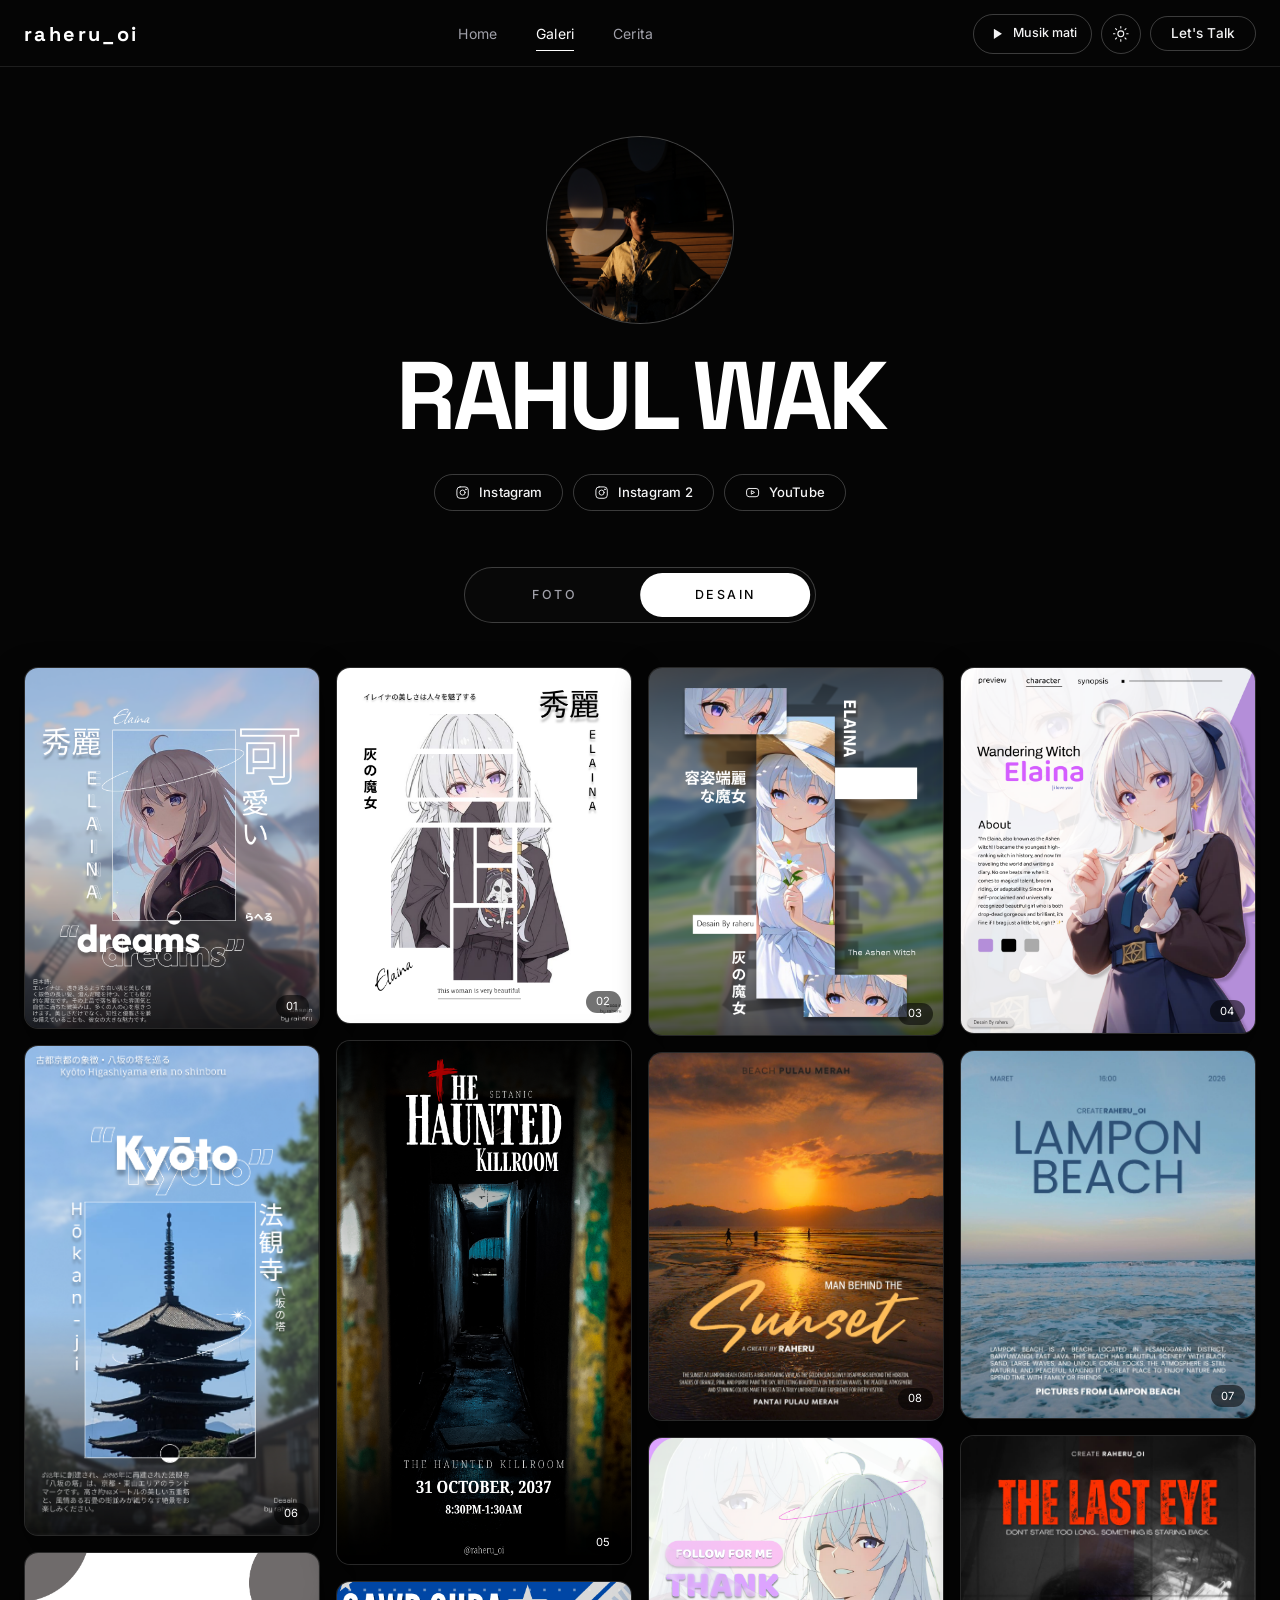
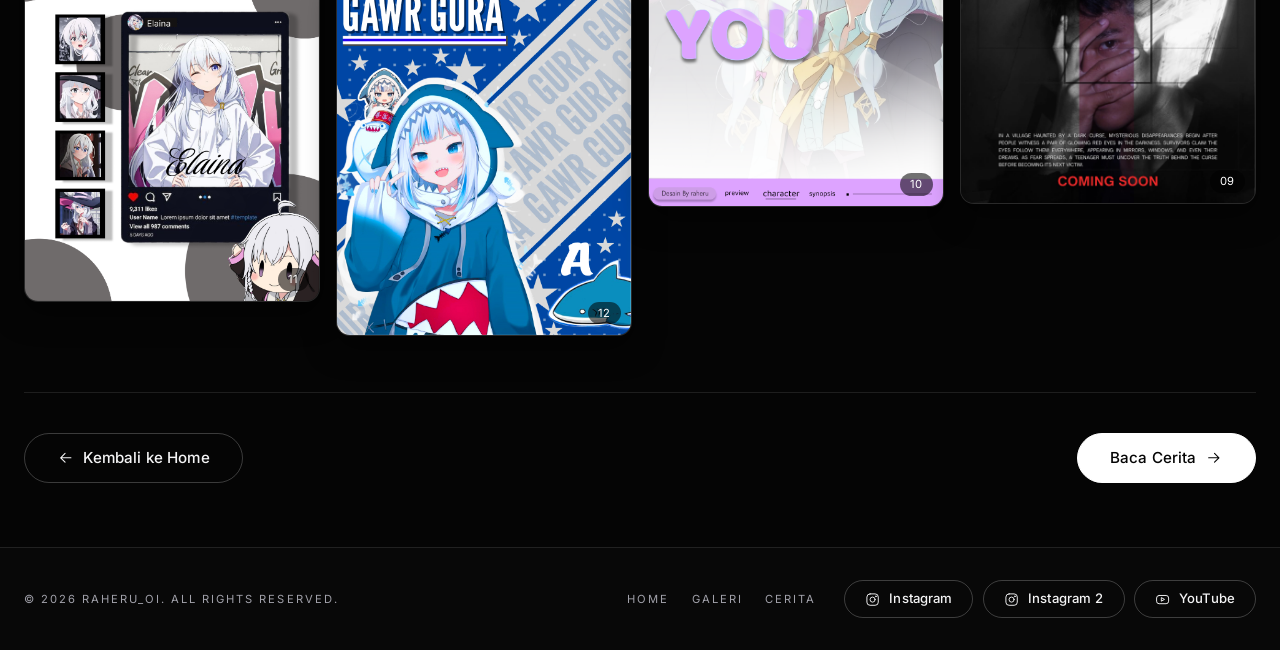
==== commit b9326d79: "Update website" ====
--- a/lou.html
+++ b/lou.html
@@ -53,7 +53,7 @@
                     <svg class="i ico icon-sun"><use href="#i-sun"/></svg>
                     <svg class="i ico icon-moon"><use href="#i-moon"/></svg>
                 </button>
-                <a href="hio.html#contact" class="btn-pill talk">Let's Talk</a>
+                <a href="index.html#contact" class="btn-pill talk">Let's Talk</a>
                 <button type="button" id="menu-btn" class="icon-btn menu-btn" aria-expanded="false" aria-label="Buka menu"><span></span><span></span><span></span></button>
             </div>
         </div>
@@ -64,7 +64,7 @@
         <a href="index.html" style="--n:0">Home</a>
         <a href="lou.html" style="--n:1">Galeri</a>
         <a href="cerita/cerita.html" style="--n:2">Cerita</a>
-        <a href="index.html" class="btn-pill btn-lg">Let's Talk</a>
+        <a href="index.html#contact" class="btn-pill btn-lg">Let's Talk</a>
     </div>
 
     <main class="wrap">
@@ -93,51 +93,51 @@
             <!-- GALERI DESAIN -->
             <div id="gallery-design" class="gallery-container gallery-visible">
                 <div class="card">
-                    <img src="desain/1.png" alt="Desain 1" class="card-img" decoding="async">
-                    <div class="card-overlay"><h3></h3></div>
-                </div>
-                <div class="card">
-                    <img src="desain/2.png" alt="Desain 2" class="card-img" decoding="async">
-                    <div class="card-overlay"><h3></h3></div>
-                </div>
-                <div class="card">
-                    <img src="desain/3.png" alt="Desain 3" class="card-img" decoding="async">
-                    <div class="card-overlay"><h3></h3></div>
-                </div>
-                <div class="card">
-                    <img src="desain/4.png" alt="Desain 4" class="card-img" decoding="async">
-                    <div class="card-overlay"><h3></h3></div>
-                </div>
-                <div class="card">
-                    <img src="desain/5.png" alt="Desain 5" class="card-img" decoding="async">
-                    <div class="card-overlay"><h3></h3></div>
-                </div>
-                <div class="card">
-                    <img src="desain/6.png" alt="Desain 6" class="card-img" decoding="async">
-                    <div class="card-overlay"><h3></h3></div>
-                </div>
-                <div class="card">
-                    <img src="desain/7.png" alt="Desain 7" class="card-img" decoding="async">
-                    <div class="card-overlay"><h3></h3></div>
-                </div>
-                <div class="card">
-                    <img src="desain/8.png" alt="Desain 8" class="card-img" decoding="async">
-                    <div class="card-overlay"><h3></h3></div>
-                </div>
-                <div class="card">
-                    <img src="desain/9.png" alt="Desain 9" class="card-img" decoding="async">
-                    <div class="card-overlay"><h3></h3></div>
-                </div>
-                <div class="card">
-                    <img src="desain/10.png" alt="Desain 10" class="card-img" decoding="async">
-                    <div class="card-overlay"><h3></h3></div>
-                </div>
-                <div class="card">
-                    <img src="desain/11.png" alt="Desain 11" class="card-img" decoding="async">
-                    <div class="card-overlay"><h3></h3></div>
-                </div>
-                <div class="card">
-                    <img src="desain/12.jpg" alt="Desain 12" class="card-img" decoding="async">
+                    <img src="desain/1.png" alt="Desain 1" class="card-img" loading="lazy" decoding="async">
+                    <div class="card-overlay"><h3></h3></div>
+                </div>
+                <div class="card">
+                    <img src="desain/2.png" alt="Desain 2" class="card-img" loading="lazy" decoding="async">
+                    <div class="card-overlay"><h3></h3></div>
+                </div>
+                <div class="card">
+                    <img src="desain/3.png" alt="Desain 3" class="card-img" loading="lazy" decoding="async">
+                    <div class="card-overlay"><h3></h3></div>
+                </div>
+                <div class="card">
+                    <img src="desain/4.png" alt="Desain 4" class="card-img" loading="lazy" decoding="async">
+                    <div class="card-overlay"><h3></h3></div>
+                </div>
+                <div class="card">
+                    <img src="desain/5.png" alt="Desain 5" class="card-img" loading="lazy" decoding="async">
+                    <div class="card-overlay"><h3></h3></div>
+                </div>
+                <div class="card">
+                    <img src="desain/6.png" alt="Desain 6" class="card-img" loading="lazy" decoding="async">
+                    <div class="card-overlay"><h3></h3></div>
+                </div>
+                <div class="card">
+                    <img src="desain/7.png" alt="Desain 7" class="card-img" loading="lazy" decoding="async">
+                    <div class="card-overlay"><h3></h3></div>
+                </div>
+                <div class="card">
+                    <img src="desain/8.png" alt="Desain 8" class="card-img" loading="lazy" decoding="async">
+                    <div class="card-overlay"><h3></h3></div>
+                </div>
+                <div class="card">
+                    <img src="desain/9.png" alt="Desain 9" class="card-img" loading="lazy" decoding="async">
+                    <div class="card-overlay"><h3></h3></div>
+                </div>
+                <div class="card">
+                    <img src="desain/10.png" alt="Desain 10" class="card-img" loading="lazy" decoding="async">
+                    <div class="card-overlay"><h3></h3></div>
+                </div>
+                <div class="card">
+                    <img src="desain/11.png" alt="Desain 11" class="card-img" loading="lazy" decoding="async">
+                    <div class="card-overlay"><h3></h3></div>
+                </div>
+                <div class="card">
+                    <img src="desain/12.jpg" alt="Desain 12" class="card-img" loading="lazy" decoding="async">
                     <div class="card-overlay"><h3></h3></div>
                 </div>
             </div>
@@ -145,135 +145,135 @@
             <!-- GALERI FOTO -->
             <div id="gallery-photo" class="gallery-container gallery-hidden">
                 <div class="card">
-                    <img src="foto/1.jpeg" alt="Foto 1" class="card-img" decoding="async">
-                    <div class="card-overlay"><h3></h3></div>
-                </div>
-                <div class="card">
-                    <img src="foto/2.jpeg" alt="Foto 2" class="card-img" decoding="async">
-                    <div class="card-overlay"><h3></h3></div>
-                </div>
-                <div class="card">
-                    <img src="foto/3.jpeg" alt="Foto 3" class="card-img" decoding="async">
-                    <div class="card-overlay"><h3></h3></div>
-                </div>
-                <div class="card">
-                    <img src="foto/4.jpeg" alt="Foto 4" class="card-img" decoding="async">
-                    <div class="card-overlay"><h3></h3></div>
-                </div>
-                <div class="card">
-                    <img src="foto/5.JPG" alt="Foto 5" class="card-img" decoding="async">
-                    <div class="card-overlay"><h3></h3></div>
-                </div>
-                <div class="card">
-                    <img src="foto/6.JPG" alt="Foto 6" class="card-img" decoding="async">
-                    <div class="card-overlay"><h3></h3></div>
-                </div>
-                <div class="card">
-                    <img src="foto/7.jpeg" alt="Foto 7" class="card-img" decoding="async">
-                    <div class="card-overlay"><h3></h3></div>
-                </div>
-                <div class="card">
-                    <img src="foto/8.jpeg" alt="Foto 8" class="card-img" decoding="async">
-                    <div class="card-overlay"><h3></h3></div>
-                </div>
-                <div class="card">
-                    <img src="foto/9.JPG" alt="Foto 9" class="card-img" decoding="async">
-                    <div class="card-overlay"><h3></h3></div>
-                </div>
-                <div class="card">
-                    <img src="foto/10.jpeg" alt="Foto 10" class="card-img" decoding="async">
-                    <div class="card-overlay"><h3></h3></div>
-                </div>
-                <div class="card">
-                    <img src="foto/11.jpeg" alt="Foto 11" class="card-img" decoding="async">
-                    <div class="card-overlay"><h3></h3></div>
-                </div>
-                <div class="card">
-                    <img src="foto/12.JPG" alt="Foto 12" class="card-img" decoding="async">
-                    <div class="card-overlay"><h3></h3></div>
-                </div>
-                <div class="card">
-                    <img src="foto/13.jpeg" alt="Foto 13" class="card-img" decoding="async">
-                    <div class="card-overlay"><h3></h3></div>
-                </div>
-                <div class="card">
-                    <img src="foto/14.jpeg" alt="Foto 14" class="card-img" decoding="async">
-                    <div class="card-overlay"><h3></h3></div>
-                </div>
-                <div class="card">
-                    <img src="foto/15.jpeg" alt="Foto 15" class="card-img" decoding="async">
-                    <div class="card-overlay"><h3></h3></div>
-                </div>
-                <div class="card">
-                    <img src="foto/16.jpeg" alt="Foto 16" class="card-img" decoding="async">
-                    <div class="card-overlay"><h3></h3></div>
-                </div>
-                <div class="card">
-                    <img src="foto/17.jpeg" alt="Foto 17" class="card-img" decoding="async">
-                    <div class="card-overlay"><h3></h3></div>
-                </div>
-                <div class="card">
-                    <img src="foto/18.jpeg" alt="Foto 18" class="card-img" decoding="async">
-                    <div class="card-overlay"><h3></h3></div>
-                </div>
-                <div class="card">
-                    <img src="foto/19.jpeg" alt="Foto 19" class="card-img" decoding="async">
-                    <div class="card-overlay"><h3></h3></div>
-                </div>
-                <div class="card">
-                    <img src="foto/20.jpeg" alt="Foto 20" class="card-img" decoding="async">
-                    <div class="card-overlay"><h3></h3></div>
-                </div>
-                <div class="card">
-                    <img src="foto/21.jpeg" alt="Foto 21" class="card-img" decoding="async">
-                    <div class="card-overlay"><h3></h3></div>
-                </div>
-                <div class="card">
-                    <img src="foto/22.jpeg" alt="Foto 22" class="card-img" decoding="async">
-                    <div class="card-overlay"><h3></h3></div>
-                </div>
-                <div class="card">
-                    <img src="foto/23.png" alt="Foto 23" class="card-img" decoding="async">
-                    <div class="card-overlay"><h3></h3></div>
-                </div>
-                <div class="card">
-                    <img src="foto/24.png" alt="Foto 24" class="card-img" decoding="async">
-                    <div class="card-overlay"><h3></h3></div>
-                </div>
-                <div class="card">
-                    <img src="foto/25.png" alt="Foto 25" class="card-img" decoding="async">
-                    <div class="card-overlay"><h3></h3></div>
-                </div>
-                <div class="card">
-                    <img src="foto/26.png" alt="Foto 26" class="card-img" decoding="async">
-                    <div class="card-overlay"><h3></h3></div>
-                </div>
-                <div class="card">
-                    <img src="foto/27.png" alt="Foto 27" class="card-img" decoding="async">
-                    <div class="card-overlay"><h3></h3></div>
-                </div>
-                <div class="card">
-                    <img src="foto/28.png" alt="Foto 28" class="card-img" decoding="async">
-                    <div class="card-overlay"><h3></h3></div>
-                </div>
-                <div class="card">
-                    <img src="foto/29.jpeg" alt="Foto 29" class="card-img" decoding="async">
-                    <div class="card-overlay"><h3></h3></div>
-                </div>
-                <div class="card">
-                    <img src="foto/30.jpeg" alt="Foto 30" class="card-img" decoding="async">
-                    <div class="card-overlay"><h3></h3></div>
-                </div>
-                <div class="card">
-                    <img src="foto/31.jpeg" alt="Foto 31" class="card-img" decoding="async">
-                    <div class="card-overlay"><h3></h3></div>
-                </div>
-                <div class="card">
-                    <img src="foto/32.jpeg" alt="Foto 32" class="card-img" decoding="async">
-                    <div class="card-overlay"><h3></h3></div>
-                </div>
-                <div class="card">
-                    <img src="foto/33.jpeg" alt="Foto 33" class="card-img" decoding="async">
+                    <img src="foto/1.jpeg" alt="Foto 1" class="card-img" loading="lazy" decoding="async">
+                    <div class="card-overlay"><h3></h3></div>
+                </div>
+                <div class="card">
+                    <img src="foto/2.jpeg" alt="Foto 2" class="card-img" loading="lazy" decoding="async">
+                    <div class="card-overlay"><h3></h3></div>
+                </div>
+                <div class="card">
+                    <img src="foto/3.jpeg" alt="Foto 3" class="card-img" loading="lazy" decoding="async">
+                    <div class="card-overlay"><h3></h3></div>
+                </div>
+                <div class="card">
+                    <img src="foto/4.jpeg" alt="Foto 4" class="card-img" loading="lazy" decoding="async">
+                    <div class="card-overlay"><h3></h3></div>
+                </div>
+                <div class="card">
+                    <img src="foto/5.JPG" alt="Foto 5" class="card-img" loading="lazy" decoding="async">
+                    <div class="card-overlay"><h3></h3></div>
+                </div>
+                <div class="card">
+                    <img src="foto/6.JPG" alt="Foto 6" class="card-img" loading="lazy" decoding="async">
+                    <div class="card-overlay"><h3></h3></div>
+                </div>
+                <div class="card">
+                    <img src="foto/7.jpeg" alt="Foto 7" class="card-img" loading="lazy" decoding="async">
+                    <div class="card-overlay"><h3></h3></div>
+                </div>
+                <div class="card">
+                    <img src="foto/8.jpeg" alt="Foto 8" class="card-img" loading="lazy" decoding="async">
+                    <div class="card-overlay"><h3></h3></div>
+                </div>
+                <div class="card">
+                    <img src="foto/9.JPG" alt="Foto 9" class="card-img" loading="lazy" decoding="async">
+                    <div class="card-overlay"><h3></h3></div>
+                </div>
+                <div class="card">
+                    <img src="foto/10.jpeg" alt="Foto 10" class="card-img" loading="lazy" decoding="async">
+                    <div class="card-overlay"><h3></h3></div>
+                </div>
+                <div class="card">
+                    <img src="foto/11.jpeg" alt="Foto 11" class="card-img" loading="lazy" decoding="async">
+                    <div class="card-overlay"><h3></h3></div>
+                </div>
+                <div class="card">
+                    <img src="foto/12.JPG" alt="Foto 12" class="card-img" loading="lazy" decoding="async">
+                    <div class="card-overlay"><h3></h3></div>
+                </div>
+                <div class="card">
+                    <img src="foto/13.jpeg" alt="Foto 13" class="card-img" loading="lazy" decoding="async">
+                    <div class="card-overlay"><h3></h3></div>
+                </div>
+                <div class="card">
+                    <img src="foto/14.jpeg" alt="Foto 14" class="card-img" loading="lazy" decoding="async">
+                    <div class="card-overlay"><h3></h3></div>
+                </div>
+                <div class="card">
+                    <img src="foto/15.jpeg" alt="Foto 15" class="card-img" loading="lazy" decoding="async">
+                    <div class="card-overlay"><h3></h3></div>
+                </div>
+                <div class="card">
+                    <img src="foto/16.jpeg" alt="Foto 16" class="card-img" loading="lazy" decoding="async">
+                    <div class="card-overlay"><h3></h3></div>
+                </div>
+                <div class="card">
+                    <img src="foto/17.jpeg" alt="Foto 17" class="card-img" loading="lazy" decoding="async">
+                    <div class="card-overlay"><h3></h3></div>
+                </div>
+                <div class="card">
+                    <img src="foto/18.jpeg" alt="Foto 18" class="card-img" loading="lazy" decoding="async">
+                    <div class="card-overlay"><h3></h3></div>
+                </div>
+                <div class="card">
+                    <img src="foto/19.jpeg" alt="Foto 19" class="card-img" loading="lazy" decoding="async">
+                    <div class="card-overlay"><h3></h3></div>
+                </div>
+                <div class="card">
+                    <img src="foto/20.jpeg" alt="Foto 20" class="card-img" loading="lazy" decoding="async">
+                    <div class="card-overlay"><h3></h3></div>
+                </div>
+                <div class="card">
+                    <img src="foto/21.jpeg" alt="Foto 21" class="card-img" loading="lazy" decoding="async">
+                    <div class="card-overlay"><h3></h3></div>
+                </div>
+                <div class="card">
+                    <img src="foto/22.jpeg" alt="Foto 22" class="card-img" loading="lazy" decoding="async">
+                    <div class="card-overlay"><h3></h3></div>
+                </div>
+                <div class="card">
+                    <img src="foto/23.png" alt="Foto 23" class="card-img" loading="lazy" decoding="async">
+                    <div class="card-overlay"><h3></h3></div>
+                </div>
+                <div class="card">
+                    <img src="foto/24.png" alt="Foto 24" class="card-img" loading="lazy" decoding="async">
+                    <div class="card-overlay"><h3></h3></div>
+                </div>
+                <div class="card">
+                    <img src="foto/25.png" alt="Foto 25" class="card-img" loading="lazy" decoding="async">
+                    <div class="card-overlay"><h3></h3></div>
+                </div>
+                <div class="card">
+                    <img src="foto/26.png" alt="Foto 26" class="card-img" loading="lazy" decoding="async">
+                    <div class="card-overlay"><h3></h3></div>
+                </div>
+                <div class="card">
+                    <img src="foto/27.png" alt="Foto 27" class="card-img" loading="lazy" decoding="async">
+                    <div class="card-overlay"><h3></h3></div>
+                </div>
+                <div class="card">
+                    <img src="foto/28.png" alt="Foto 28" class="card-img" loading="lazy" decoding="async">
+                    <div class="card-overlay"><h3></h3></div>
+                </div>
+                <div class="card">
+                    <img src="foto/29.jpeg" alt="Foto 29" class="card-img" loading="lazy" decoding="async">
+                    <div class="card-overlay"><h3></h3></div>
+                </div>
+                <div class="card">
+                    <img src="foto/30.jpeg" alt="Foto 30" class="card-img" loading="lazy" decoding="async">
+                    <div class="card-overlay"><h3></h3></div>
+                </div>
+                <div class="card">
+                    <img src="foto/31.jpeg" alt="Foto 31" class="card-img" loading="lazy" decoding="async">
+                    <div class="card-overlay"><h3></h3></div>
+                </div>
+                <div class="card">
+                    <img src="foto/32.jpeg" alt="Foto 32" class="card-img" loading="lazy" decoding="async">
+                    <div class="card-overlay"><h3></h3></div>
+                </div>
+                <div class="card">
+                    <img src="foto/33.jpeg" alt="Foto 33" class="card-img" loading="lazy" decoding="async">
                     <div class="card-overlay"><h3></h3></div>
                 </div>
             </div>
--- a/lou.css
+++ b/lou.css
@@ -642,4 +642,97 @@
     html.music-on .name-text-effect, html.music-on .beat-title,
     html.music-on .socials li, html.music-on .gallery-nav,
     html.music-on .card.is-in, html.dark::before { animation: none !important; }
-}+}
+
+/* =====================================================
+   MODE RINGAN (html.lite) - otomatis di HP / perangkat lemah
+   Mematikan efek berat yang membuat lag saat musik menyala
+   ===================================================== */
+.note { text-shadow: none; }
+html.lite .topbar::before { -webkit-backdrop-filter: none; backdrop-filter: none; background: var(--bg); }
+html.lite .note { display: none; }
+
+html.lite.music-on .name-text-effect,
+html.lite.music-on .beat-title,
+html.lite.music-on .socials li,
+html.lite.music-on .gallery-nav,
+html.lite.music-on .card.is-in,
+html.lite.music-on .music-btn,
+html.lite.music-on .dancer,
+html.lite.music-on .topbar::after { animation: none !important; }
+html.lite.music-on:not(.music-fading) .name-text-effect,
+html.lite.music-on:not(.music-fading) .beat-title { background-position: 40% 0; filter: none !important; }
+html.lite.music-on.dark .topbar::after { box-shadow: none; }
+html.lite .card-img { will-change: auto; }
+html.lite .dancer { box-shadow: none !important; }
+
+/* =====================================================
+   SEDERHANA & RINGAN
+   ===================================================== */
+html.js .fade-in { transform: translateY(20px); transition: opacity 0.9s ease, transform 0.9s ease; }
+html.js .fade-in.in { opacity: 1; transform: none; }
+html.js .reveal { transition: opacity 0.8s ease, transform 0.8s ease; }
+html.js .reveal.in { opacity: 1; transform: none; }
+
+/* equalizer: pakai transform (bukan height) supaya tidak memberatkan */
+.music-bars i { height: 100%; transform: scaleY(0.3); transform-origin: bottom; animation-name: eq2; }
+@keyframes eq2 { to { transform: scaleY(1); } }
+
+/* PROFIL ala DJ: cincin berdenyut + foto berdetak mengikuti beat (hanya transform & opacity) */
+html.lite.music-on .profile-container,
+html.lite.music-on .profile-photo { overflow: visible; border-color: #ff6b9d; animation: none; }
+html.lite.music-on:not(.music-fading) .profile-container,
+html.lite.music-on:not(.music-fading) .profile-photo { animation: djBeat 0.6s ease-in-out infinite alternate; }
+@keyframes djBeat { from { scale: 1; } to { scale: 1.045; } }
+html.lite.music-on .profile-container::before, html.lite.music-on .profile-photo::before { border-color: #ff6b9d; box-shadow: none; animation: waveOut 1.8s ease-out infinite; }
+html.lite.music-on .profile-container::after,  html.lite.music-on .profile-photo::after  { border-color: #ffd166; box-shadow: none; animation: waveOut 1.8s ease-out 0.9s infinite; }
+html.lite.music-on.dark .profile-container, html.lite.music-on.dark .profile-photo { border-color: #00d4ff; }
+html.lite.music-on.dark .profile-container::before, html.lite.music-on.dark .profile-photo::before { border-color: #00d4ff; box-shadow: none; }
+html.lite.music-on.dark .profile-container::after,  html.lite.music-on.dark .profile-photo::after  { border-color: #b197fc; box-shadow: none; }
+
+/* karakter joget: kecil & polos */
+html.lite .dancer { width: clamp(72px, 16vw, 120px); }
+html.lite .dancer video { max-height: 22vh; }
+html.lite.dark .dancer { border-color: #00d4ff; }
+
+/* =====================================================
+   LATAR SAAT MUSIK MENYALA: berwarna seperti awal, tapi ringan
+   (gambar kotak sudah jadi, hanya opacity yang bergerak - tanpa mask/hue-rotate)
+   ===================================================== */
+html.lite body::before { animation: none; will-change: auto; }
+
+/* malam: aurora statis + 2 lapis kotak neon yang berkelip */
+html.dark::after { background: url("data:image/svg+xml,%3Csvg xmlns='http://www.w3.org/2000/svg' width='160' height='160'%3E%3Cpath d='M0 .5H160M0 40.5H160M0 80.5H160M0 120.5H160M.5 0V160M40.5 0V160M80.5 0V160M120.5 0V160' stroke='%2300d4ff' stroke-opacity='.2' fill='none'/%3E%3Cg fill-opacity='.45'%3E%3Crect x='40' y='40' width='40' height='40' fill='%2300d4ff'/%3E%3Crect x='120' y='0' width='40' height='40' fill='%23ff2e63'/%3E%3Crect x='0' y='120' width='40' height='40' fill='%237b2fff'/%3E%3Crect x='80' y='80' width='40' height='40' fill='%2300ff9d'/%3E%3C/g%3E%3C/svg%3E") 0 0 / 160px 160px; transition: opacity 1s ease; }
+html.dark body::after {
+    background: url("data:image/svg+xml,%3Csvg xmlns='http://www.w3.org/2000/svg' width='200' height='200'%3E%3Cg fill-opacity='.45'%3E%3Crect x='0' y='0' width='40' height='40' fill='%23ff9a00'/%3E%3Crect x='120' y='40' width='40' height='40' fill='%23fff200'/%3E%3Crect x='40' y='120' width='40' height='40' fill='%23ff2e63'/%3E%3Crect x='160' y='160' width='40' height='40' fill='%2300d4ff'/%3E%3Crect x='80' y='80' width='40' height='40' fill='%23b197fc'/%3E%3C/g%3E%3C/svg%3E") 0 0 / 200px 200px;
+    -webkit-mask-image: none; mask-image: none;
+}
+html.dark.music-on:not(.music-fading)::before { opacity: 0.75; animation: none; will-change: auto; }
+html.dark.music-on:not(.music-fading)::after { will-change: opacity; animation: twinkle 4.4s ease-in-out infinite; }
+html.dark.music-on:not(.music-fading) body::after { will-change: opacity; filter: none; animation: twinkle 5.6s ease-in-out -2s infinite; }
+html.dark.music-on.music-fading::before, html.dark.music-on.music-fading::after, html.dark.music-on.music-fading body::after { opacity: 0; animation: none; }
+
+/* =====================================================
+   LATAR SAAT MUSIK MATI: sederhana & ringan
+   siang: satu gradasi pastel lembut (tanpa riak bergerak); malam: hitam polos
+   ===================================================== */
+html:not(.dark) body {
+    background-image: linear-gradient(160deg, rgba(255, 183, 140, 0.30) 0%, rgba(140, 185, 255, 0.22) 50%, rgba(140, 220, 190, 0.28) 100%);
+}
+html:not(.dark) body::before { display: none; }
+
+/* =====================================================
+   SAAT MUSIK MENYALA: hanya warna teks judul yang berubah
+   (efek DJ, latar kotak-kotak, joget, not, dll dimatikan)
+   ===================================================== */
+html.music-text:not(.music-fading) .name-text-effect,
+html.music-text:not(.music-fading) .beat-title {
+    background-image: linear-gradient(90deg, #ff6b6b, #ffd166, #06d6a0, #4dabf7, #b197fc, #ff6b6b);
+    background-size: 300% 100%; -webkit-background-clip: text; background-clip: text;
+    -webkit-text-fill-color: transparent; color: transparent;
+    animation: rainbowText 6s linear infinite;
+}
+
+/* Video joget: tampil saat musik menyala (kecil, tanpa efek tambahan) */
+html.music-text .dancer { opacity: 1; visibility: visible; transform: none; transition-delay: 0s; }
+html.music-text.music-fading .dancer { opacity: 0; transform: translateY(24px) scale(0.9); transition: opacity 1s ease, transform 1s ease; }
